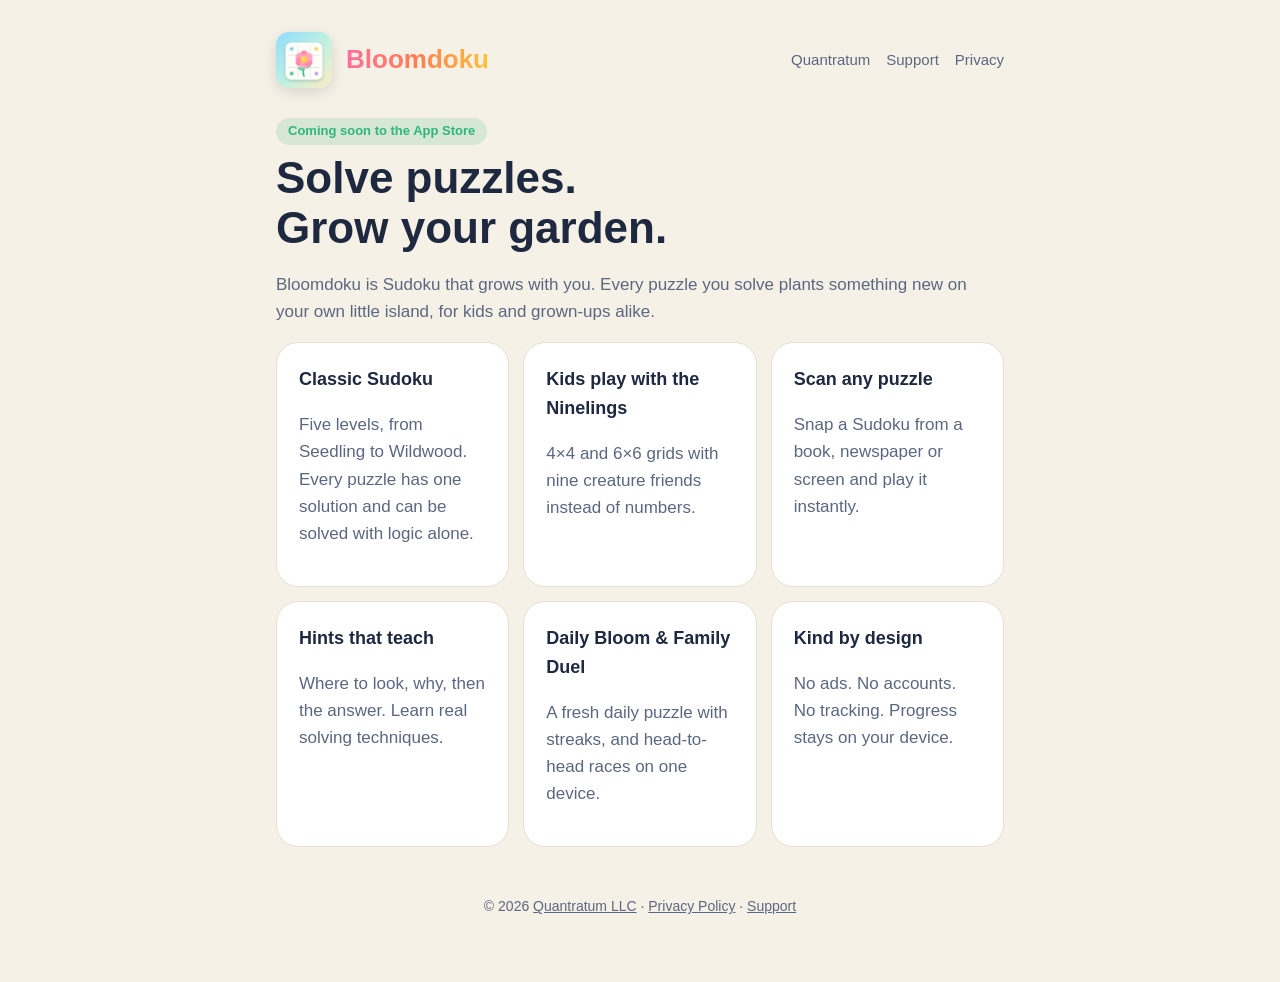
==== bloomdoku/index.html @ 04fb08b2 "Quantratum company site with Bloomdoku pages Co-Authored-By: Claude Opus 5.5 <noreply@anthropic.com>" ====
<!doctype html><html lang="en"><head><meta charset="utf-8"><meta name="viewport" content="width=device-width, initial-scale=1"><link rel="icon" href="icon.png"><link rel="stylesheet" href="../style.css"><title>Bloomdoku: Sudoku Garden</title>
<meta name="description" content="Sudoku for kids and grown-ups. Solve puzzles, grow a garden. No ads, no tracking."></head>
<body><div class="wrap"><header><a href="./"><img src="icon.png" alt=""><span class="brand">Bloomdoku</span></a><nav><a href="../">Quantratum</a><a href="support.html">Support</a><a href="privacy.html">Privacy</a></nav></header>
<span class="pill">Coming soon to the App Store</span>
<h1>Solve puzzles.<br>Grow your garden.</h1>
<p>Bloomdoku is Sudoku that grows with you. Every puzzle you solve plants something new on your own little island, for kids and grown-ups alike.</p>
<div class="grid">
 <div class="card"><h3>Classic Sudoku</h3><p>Five levels, from Seedling to Wildwood. Every puzzle has one solution and can be solved with logic alone.</p></div>
 <div class="card"><h3>Kids play with the Ninelings</h3><p>4×4 and 6×6 grids with nine creature friends instead of numbers.</p></div>
 <div class="card"><h3>Scan any puzzle</h3><p>Snap a Sudoku from a book, newspaper or screen and play it instantly.</p></div>
 <div class="card"><h3>Hints that teach</h3><p>Where to look, why, then the answer. Learn real solving techniques.</p></div>
 <div class="card"><h3>Daily Bloom &amp; Family Duel</h3><p>A fresh daily puzzle with streaks, and head-to-head races on one device.</p></div>
 <div class="card"><h3>Kind by design</h3><p>No ads. No accounts. No tracking. Progress stays on your device.</p></div>
</div>
<footer>© 2026 <a href="../">Quantratum LLC</a> · <a href="privacy.html">Privacy Policy</a> · <a href="support.html">Support</a></footer></div></body></html>
---- style.css ----
:root {
  --bg: #f6f1e7; --card: #ffffff; --ink: #1e2940; --soft: #5b6780;
  --petal: #ff6f9c; --leaf: #2fb67c; --sun: #ffc23d; --line: #e6dfd2;
}
@media (prefers-color-scheme: dark) {
  :root { --bg: #11151f; --card: #1c2231; --ink: #f2f4fa; --soft: #a9b3c9; --line: #2c3447; }
}
* { box-sizing: border-box; }
body {
  margin: 0; background: var(--bg); color: var(--ink);
  font: 17px/1.6 ui-rounded, "SF Pro Rounded", -apple-system, BlinkMacSystemFont, "Segoe UI", sans-serif;
}
.wrap { max-width: 760px; margin: 0 auto; padding: 32px 16px 64px; }
header { display: flex; align-items: center; gap: 14px; margin-bottom: 28px; }
header img { width: 56px; height: 56px; border-radius: 13px; box-shadow: 0 4px 14px rgba(0,0,0,.12); }
header a { text-decoration: none; color: inherit; display: flex; align-items: center; gap: 14px; }
.brand { font-size: 26px; font-weight: 800;
  background: linear-gradient(90deg, var(--petal), #ff7f50, var(--sun));
  -webkit-background-clip: text; background-clip: text; color: transparent; }
nav { margin-left: auto; display: flex; gap: 16px; font-size: 15px; }
nav a { color: var(--soft); text-decoration: none; }
nav a:hover { color: var(--petal); }
h1 { font-size: clamp(30px, 6vw, 44px); line-height: 1.15; margin: 8px 0 12px; }
h2 { font-size: 22px; margin: 32px 0 8px; }
p, li { color: var(--soft); }
.card { background: var(--card); border: 1px solid var(--line); border-radius: 22px; padding: 22px; margin: 16px 0; }
.grid { display: grid; gap: 14px; grid-template-columns: repeat(auto-fit, minmax(210px, 1fr)); }
.grid .card { margin: 0; }
.grid h3 { margin: 0 0 4px; font-size: 18px; color: var(--ink); }
.pill { display: inline-block; background: color-mix(in srgb, var(--leaf) 16%, transparent); color: var(--leaf);
  font-weight: 700; font-size: 13px; padding: 3px 12px; border-radius: 99px; }
.cta { display: inline-block; margin-top: 14px; background: var(--petal); color: #fff; text-decoration: none;
  font-weight: 700; padding: 12px 22px; border-radius: 16px; }
footer { margin-top: 48px; font-size: 14px; color: var(--soft); text-align: center; }
footer a { color: var(--soft); }
details { border-top: 1px solid var(--line); padding: 12px 0; }
summary { cursor: pointer; font-weight: 700; color: var(--ink); }
/* Company pages */
.qmark { width: 56px; height: 56px; border-radius: 14px; display: grid; place-items: center;
  background: linear-gradient(135deg, #1e2940, #3d6de0); color: #fff; font-weight: 800; font-size: 28px;
  box-shadow: 0 4px 14px rgba(0,0,0,.15); }
.qbrand { font-size: 26px; font-weight: 800; color: var(--ink); letter-spacing: -0.02em; }
.product { display: flex; gap: 18px; align-items: center; text-decoration: none; }
.product img { width: 84px; height: 84px; border-radius: 20px; box-shadow: 0 6px 18px rgba(0,0,0,.12); }
.product h3 { margin: 0; color: var(--ink); font-size: 22px; }
.product p { margin: 4px 0 0; }
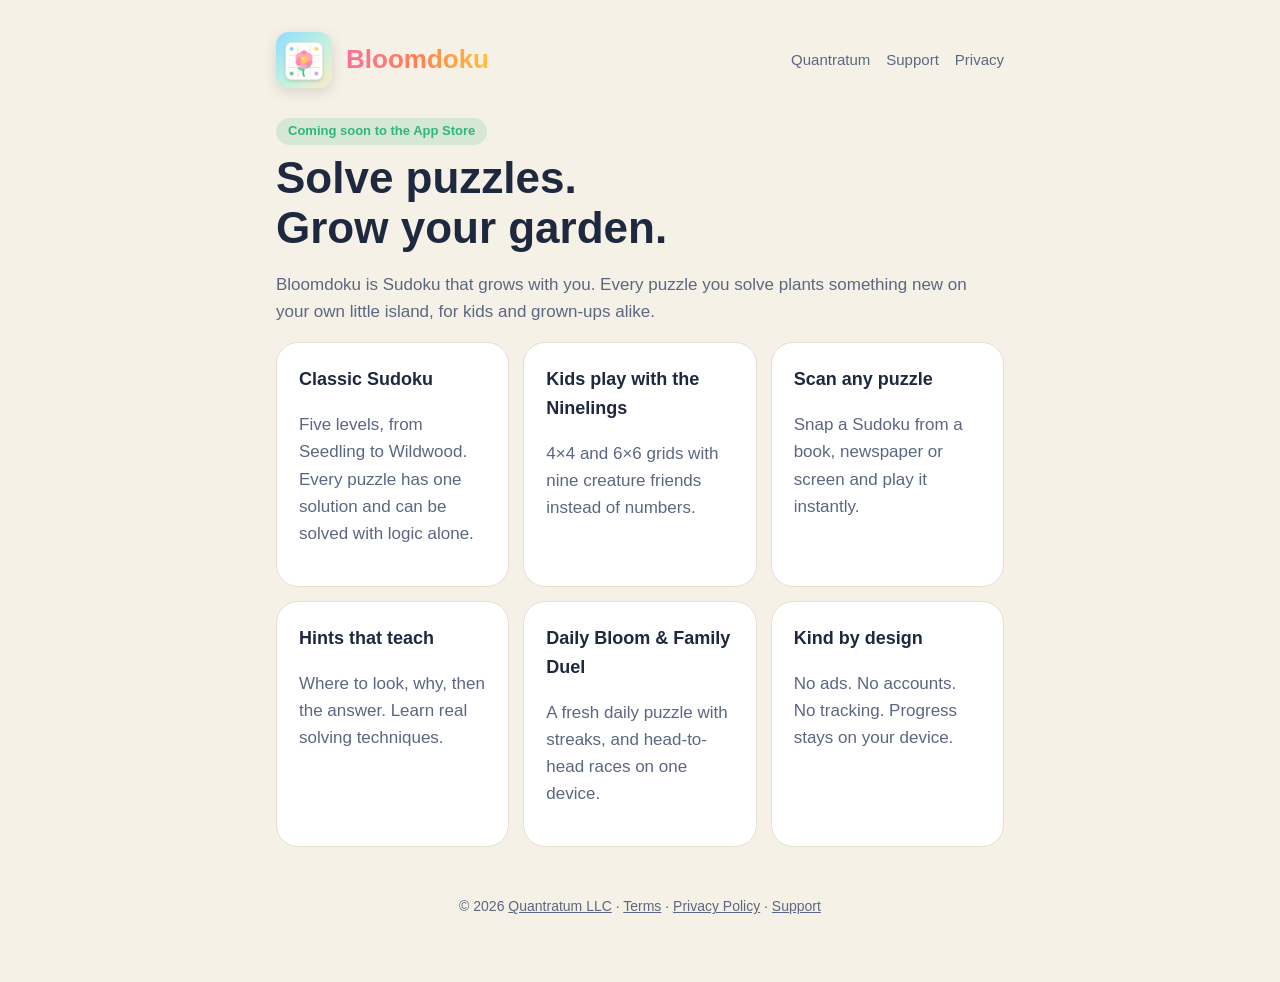
==== commit 2c0fcd2e: "Expand company site: about, principles, contact, privacy & terms Co-Authored-By: Claude Opus 5.5 <no" ====
--- a/bloomdoku/index.html
+++ b/bloomdoku/index.html
@@ -12,4 +12,4 @@
  <div class="card"><h3>Daily Bloom &amp; Family Duel</h3><p>A fresh daily puzzle with streaks, and head-to-head races on one device.</p></div>
  <div class="card"><h3>Kind by design</h3><p>No ads. No accounts. No tracking. Progress stays on your device.</p></div>
 </div>
-<footer>© 2026 <a href="../">Quantratum LLC</a> · <a href="privacy.html">Privacy Policy</a> · <a href="support.html">Support</a></footer></div></body></html>
+<footer>© 2026 <a href="../">Quantratum LLC</a> · <a href="../legal.html">Terms</a> · <a href="privacy.html">Privacy Policy</a> · <a href="support.html">Support</a></footer></div></body></html>
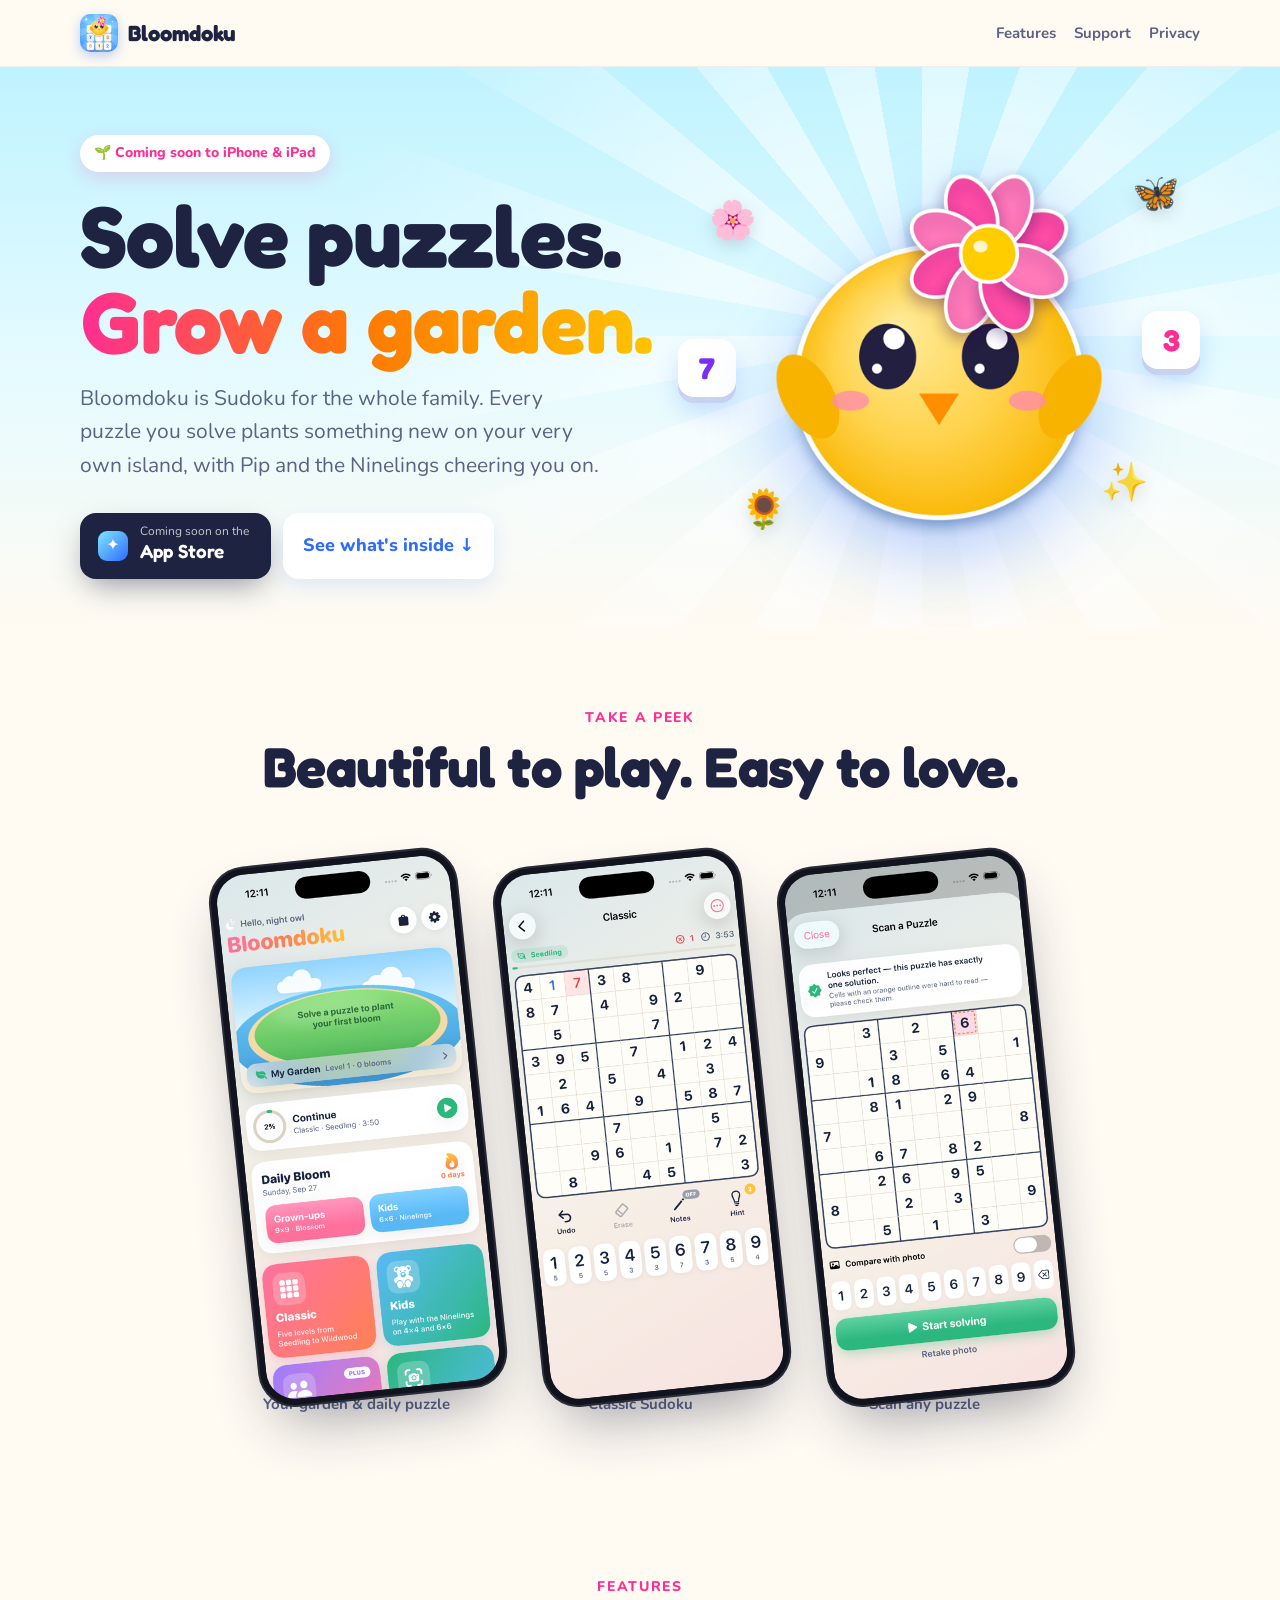
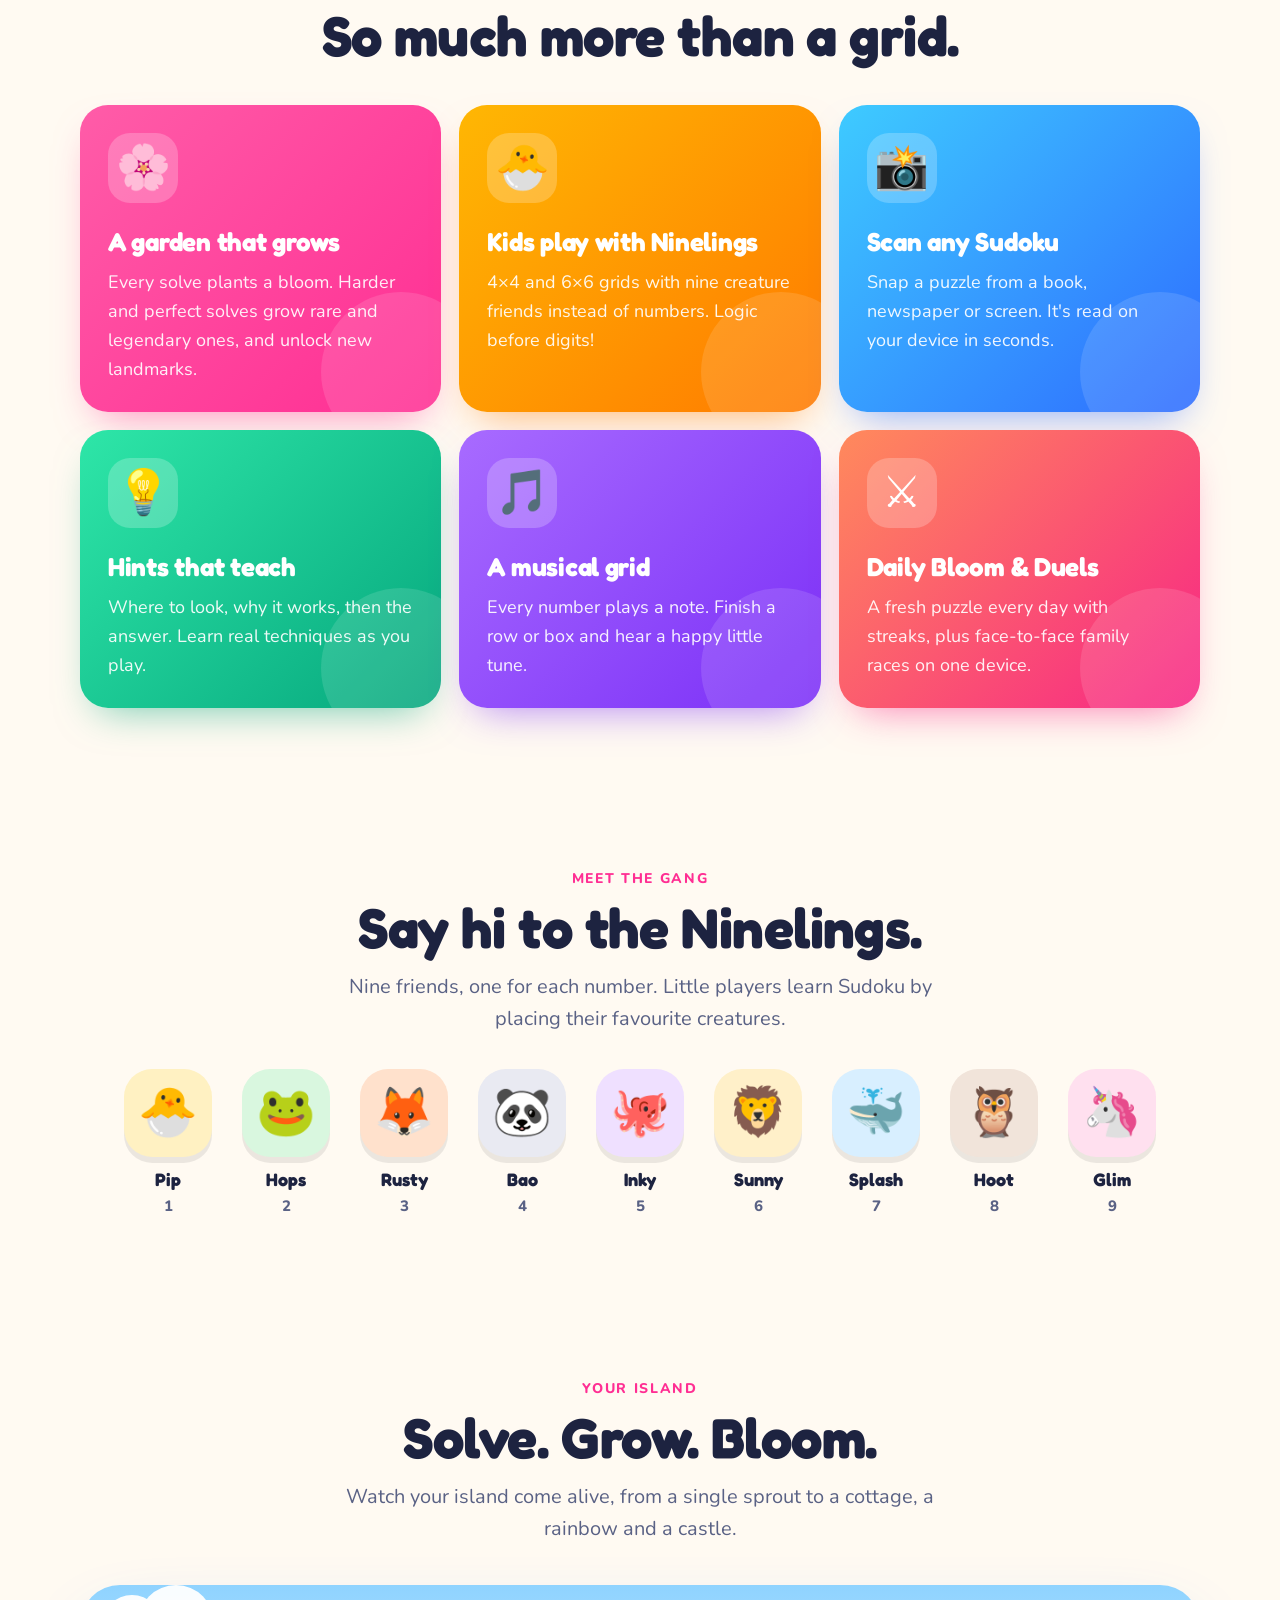
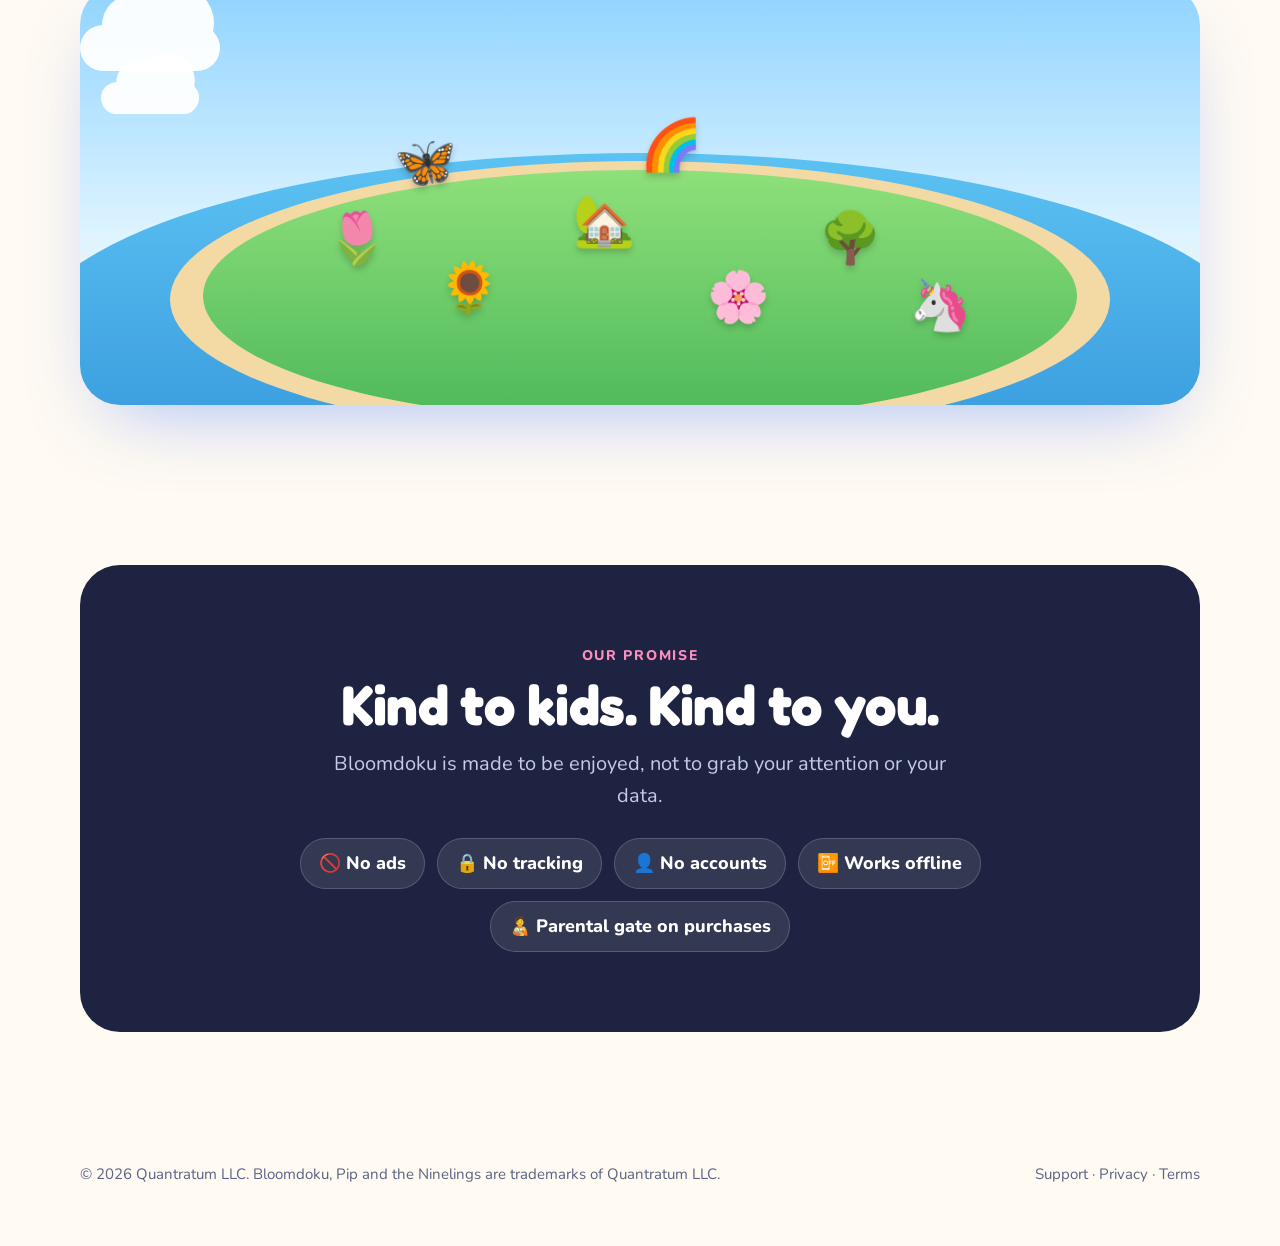
==== commit ea0c8ed7: "Redesign: dark aurora company site; playful Bloomdoku site with Pip Co-Authored-By: Claude Opus 5.5 " ====
--- a/bloomdoku/index.html
+++ b/bloomdoku/index.html
@@ -1,15 +1,88 @@
-<!doctype html><html lang="en"><head><meta charset="utf-8"><meta name="viewport" content="width=device-width, initial-scale=1"><link rel="icon" href="icon.png"><link rel="stylesheet" href="../style.css"><title>Bloomdoku: Sudoku Garden</title>
-<meta name="description" content="Sudoku for kids and grown-ups. Solve puzzles, grow a garden. No ads, no tracking."></head>
-<body><div class="wrap"><header><a href="./"><img src="icon.png" alt=""><span class="brand">Bloomdoku</span></a><nav><a href="../">Quantratum</a><a href="support.html">Support</a><a href="privacy.html">Privacy</a></nav></header>
-<span class="pill">Coming soon to the App Store</span>
-<h1>Solve puzzles.<br>Grow your garden.</h1>
-<p>Bloomdoku is Sudoku that grows with you. Every puzzle you solve plants something new on your own little island, for kids and grown-ups alike.</p>
-<div class="grid">
- <div class="card"><h3>Classic Sudoku</h3><p>Five levels, from Seedling to Wildwood. Every puzzle has one solution and can be solved with logic alone.</p></div>
- <div class="card"><h3>Kids play with the Ninelings</h3><p>4×4 and 6×6 grids with nine creature friends instead of numbers.</p></div>
- <div class="card"><h3>Scan any puzzle</h3><p>Snap a Sudoku from a book, newspaper or screen and play it instantly.</p></div>
- <div class="card"><h3>Hints that teach</h3><p>Where to look, why, then the answer. Learn real solving techniques.</p></div>
- <div class="card"><h3>Daily Bloom &amp; Family Duel</h3><p>A fresh daily puzzle with streaks, and head-to-head races on one device.</p></div>
- <div class="card"><h3>Kind by design</h3><p>No ads. No accounts. No tracking. Progress stays on your device.</p></div>
-</div>
-<footer>© 2026 <a href="../">Quantratum LLC</a> · <a href="../legal.html">Terms</a> · <a href="privacy.html">Privacy Policy</a> · <a href="support.html">Support</a></footer></div></body></html>
+<!doctype html><html lang="en"><head><meta charset="utf-8"><meta name="viewport" content="width=device-width, initial-scale=1"><link rel="preconnect" href="https://fonts.googleapis.com"><link rel="preconnect" href="https://fonts.gstatic.com" crossorigin><link href="https://fonts.googleapis.com/css2?family=Fredoka:wght@500;600;700&family=Nunito:wght@400;600;700;800&display=swap" rel="stylesheet"><link rel="stylesheet" href="/bloomdoku/bloom.css"><link rel="icon" href="/bloomdoku/icon.png"><link rel="apple-touch-icon" href="/bloomdoku/img/icon-512.png"><meta name="theme-color" content="#bff3ff"><title>Bloomdoku: Sudoku Garden</title>
+<meta name="description" content="Sudoku for kids and grown-ups. Solve puzzles, grow a garden. Starring Pip and the Ninelings. No ads, no tracking.">
+<meta property="og:title" content="Bloomdoku: Sudoku Garden"><meta property="og:description" content="Solve puzzles. Grow a garden."><meta property="og:image" content="https://quantratum.com/bloomdoku/img/icon-512.png"></head>
+<body><div class="bar"><div class="wrap"><a class="brand" href="/bloomdoku/"><img src="/bloomdoku/icon.png" alt="">Bloomdoku</a><nav><a href="/bloomdoku/#features">Features</a><a href="/bloomdoku/support.html">Support</a><a href="/bloomdoku/privacy.html">Privacy</a></nav></div></div>
+<header class="hero">
+  <div class="rays" aria-hidden="true"></div>
+  <div class="petals" aria-hidden="true"><i></i><i></i><i></i><i></i><i></i><i></i><i></i></div>
+  <div class="wrap">
+    <div>
+      <span class="badge">🌱 Coming soon to iPhone &amp; iPad</span>
+      <h1>Solve puzzles.<br><span class="grow">Grow a garden.</span></h1>
+      <p>Bloomdoku is Sudoku for the whole family. Every puzzle you solve plants something new on your very own island, with Pip and the Ninelings cheering you on.</p>
+      <div class="cta">
+        <span class="store"><span class="dot">✦</span><span><small>Coming soon on the</small><strong>App Store</strong></span></span>
+        <a class="pill" href="#features">See what's inside ↓</a>
+      </div>
+    </div>
+    <div class="pip-stage" aria-hidden="true">
+      <span class="float f1">🌸</span><span class="float f2">🦋</span><span class="float f3">🌻</span><span class="float f4">✨</span>
+      <span class="tile t1">7</span><span class="tile t2">3</span>
+      <img class="pip" src="/bloomdoku/img/pip.png" alt="Pip, the Bloomdoku mascot">
+    </div>
+  </div>
+</header>
+
+<section class="wrap center">
+  <div class="eyebrow reveal">Take a peek</div>
+  <h2 class="reveal">Beautiful to play. Easy to love.</h2>
+  <div class="phones reveal">
+    <div><div class="phone"><img src="/bloomdoku/img/screen-home.png" alt="Bloomdoku home screen with your garden and daily puzzle"></div><div class="caption">Your garden &amp; daily puzzle</div></div>
+    <div><div class="phone"><img src="/bloomdoku/img/screen-game.png" alt="A classic 9 by 9 Sudoku in progress"></div><div class="caption">Classic Sudoku</div></div>
+    <div><div class="phone"><img src="/bloomdoku/img/screen-scan.png" alt="A scanned newspaper Sudoku ready to play"></div><div class="caption">Scan any puzzle</div></div>
+  </div>
+</section>
+
+<section id="features" class="wrap">
+  <div class="center"><div class="eyebrow reveal">Features</div><h2 class="reveal">So much more than a grid.</h2></div>
+  <div class="features">
+    <div class="feat c1 reveal"><span class="em">🌸</span><h3>A garden that grows</h3><p>Every solve plants a bloom. Harder and perfect solves grow rare and legendary ones, and unlock new landmarks.</p></div>
+    <div class="feat c2 reveal"><span class="em">🐣</span><h3>Kids play with Ninelings</h3><p>4×4 and 6×6 grids with nine creature friends instead of numbers. Logic before digits!</p></div>
+    <div class="feat c3 reveal"><span class="em">📸</span><h3>Scan any Sudoku</h3><p>Snap a puzzle from a book, newspaper or screen. It's read on your device in seconds.</p></div>
+    <div class="feat c4 reveal"><span class="em">💡</span><h3>Hints that teach</h3><p>Where to look, why it works, then the answer. Learn real techniques as you play.</p></div>
+    <div class="feat c5 reveal"><span class="em">🎵</span><h3>A musical grid</h3><p>Every number plays a note. Finish a row or box and hear a happy little tune.</p></div>
+    <div class="feat c6 reveal"><span class="em">⚔️</span><h3>Daily Bloom &amp; Duels</h3><p>A fresh puzzle every day with streaks, plus face-to-face family races on one device.</p></div>
+  </div>
+</section>
+
+<section class="wrap center">
+  <div class="eyebrow reveal">Meet the gang</div>
+  <h2 class="reveal">Say hi to the Ninelings.</h2>
+  <p class="lead reveal">Nine friends, one for each number. Little players learn Sudoku by placing their favourite creatures.</p>
+  <div class="ninelings reveal">
+    <div class="nl" style="--c:#fff1c2"><span>🐣</span><b>Pip</b>1</div>
+    <div class="nl" style="--c:#d9f7df"><span>🐸</span><b>Hops</b>2</div>
+    <div class="nl" style="--c:#ffe1cc"><span>🦊</span><b>Rusty</b>3</div>
+    <div class="nl" style="--c:#e9eaf2"><span>🐼</span><b>Bao</b>4</div>
+    <div class="nl" style="--c:#efe0ff"><span>🐙</span><b>Inky</b>5</div>
+    <div class="nl" style="--c:#fff0c9"><span>🦁</span><b>Sunny</b>6</div>
+    <div class="nl" style="--c:#d8efff"><span>🐳</span><b>Splash</b>7</div>
+    <div class="nl" style="--c:#f1e4da"><span>🦉</span><b>Hoot</b>8</div>
+    <div class="nl" style="--c:#ffe0ef"><span>🦄</span><b>Glim</b>9</div>
+  </div>
+</section>
+
+<section class="wrap center">
+  <div class="eyebrow reveal">Your island</div>
+  <h2 class="reveal">Solve. Grow. Bloom.</h2>
+  <p class="lead reveal">Watch your island come alive, from a single sprout to a cottage, a rainbow and a castle.</p>
+  <div class="garden reveal" aria-hidden="true">
+    <div class="cloud" style="top:40px"></div><div class="cloud" style="top:90px;animation-delay:-18s;transform:scale(.7)"></div>
+    <div class="water"></div><div class="sand"></div><div class="grass"></div>
+    <span class="b" style="left:22%;bottom:30%">🌷</span><span class="b" style="left:32%;bottom:18%;animation-delay:-1s">🌻</span>
+    <span class="b" style="left:44%;bottom:34%;animation-delay:-2s">🏡</span><span class="b" style="left:56%;bottom:16%;animation-delay:-.5s">🌸</span>
+    <span class="b" style="left:66%;bottom:30%;animation-delay:-1.5s">🌳</span><span class="b" style="left:74%;bottom:14%;animation-delay:-2.5s">🦄</span>
+    <span class="b" style="left:50%;bottom:52%;animation-delay:-1.2s">🌈</span><span class="b" style="left:28%;bottom:48%;animation-delay:-.8s">🦋</span>
+  </div>
+</section>
+
+<section class="wrap">
+  <div class="promise reveal">
+    <div class="eyebrow" style="color:#ff8fc0">Our promise</div>
+    <h2>Kind to kids. Kind to you.</h2>
+    <p class="lead">Bloomdoku is made to be enjoyed, not to grab your attention or your data.</p>
+    <div class="chips"><span>🚫 No ads</span><span>🔒 No tracking</span><span>👤 No accounts</span><span>📴 Works offline</span><span>🧑‍🍼 Parental gate on purchases</span></div>
+  </div>
+</section>
+<footer class="wrap"><span>© 2026 <a href="/">Quantratum LLC</a>. Bloomdoku, Pip and the Ninelings are trademarks of Quantratum LLC.</span><span><a href="/bloomdoku/support.html">Support</a> · <a href="/bloomdoku/privacy.html">Privacy</a> · <a href="/legal.html">Terms</a></span></footer><script src="/assets/q.js"></script>
+</body></html>
--- a/bloomdoku/bloom.css
+++ b/bloomdoku/bloom.css
@@ -0,0 +1,157 @@
+/* Bloomdoku — playful product site */
+:root {
+  --ink: #1d2340; --soft: #5a6285; --cream: #fffaf2; --sky: #2e6bff; --sky2: #7fe7ff;
+  --pink: #ff2e93; --sun: #ffc300; --leaf: #06d6a0; --violet: #7b2ff7; --orange: #ff7a00;
+}
+* { box-sizing: border-box; }
+html { scroll-behavior: smooth; }
+body { margin: 0; background: var(--cream); color: var(--ink); overflow-x: hidden;
+  font: 18px/1.6 "Nunito", ui-rounded, system-ui, sans-serif; -webkit-font-smoothing: antialiased; }
+h1, h2, h3, .fun { font-family: "Fredoka", ui-rounded, sans-serif; letter-spacing: -0.01em; }
+a { color: inherit; }
+.wrap { width: min(1120px, 100% - 32px); margin: 0 auto; }
+
+/* Top bar */
+.bar { position: sticky; top: 0; z-index: 20; background: rgba(255,250,242,.8); backdrop-filter: blur(12px); -webkit-backdrop-filter: blur(12px); border-bottom: 1px solid rgba(29,35,64,.06); }
+.bar .wrap { display: flex; align-items: center; gap: 16px; height: 66px; }
+.brand { display: flex; align-items: center; gap: 10px; text-decoration: none; font: 700 22px "Fredoka", sans-serif; }
+.brand img { width: 38px; height: 38px; border-radius: 10px; box-shadow: 0 4px 12px rgba(46,107,255,.3); }
+.bar nav { margin-left: auto; display: flex; gap: 18px; font-weight: 700; font-size: 15px; }
+.bar nav a { text-decoration: none; color: var(--soft); }
+.bar nav a:hover { color: var(--pink); }
+
+/* Hero */
+.hero { position: relative; overflow: hidden; padding: 60px 0 40px;
+  background: linear-gradient(180deg, #bff3ff 0%, #e6fbff 55%, var(--cream) 100%); }
+.hero .wrap { display: grid; grid-template-columns: 1.05fr .95fr; align-items: center; gap: 20px; position: relative; z-index: 2; }
+.rays { position: absolute; left: 72%; top: 48%; width: 1400px; height: 1400px; transform: translate(-50%, -50%); z-index: 0;
+  background: repeating-conic-gradient(from 0deg, rgba(255,255,255,.55) 0 10deg, transparent 10deg 20deg);
+  mask-image: radial-gradient(circle, #000 0 22%, transparent 60%); -webkit-mask-image: radial-gradient(circle, #000 0 22%, transparent 60%);
+  animation: rays 60s linear infinite; }
+@keyframes rays { to { transform: translate(-50%, -50%) rotate(360deg); } }
+.badge { display: inline-flex; align-items: center; gap: 8px; background: #fff; color: var(--pink); font-weight: 800; font-size: 14px;
+  padding: 7px 14px; border-radius: 99px; box-shadow: 0 6px 18px rgba(255,46,147,.18); }
+.hero h1 { font-size: clamp(44px, 7.4vw, 86px); line-height: 1; margin: 20px 0 18px; font-weight: 700; }
+.hero h1 .grow { background: linear-gradient(90deg, var(--pink), var(--orange), var(--sun)); -webkit-background-clip: text; background-clip: text; color: transparent; }
+.hero p { font-size: clamp(18px, 2.2vw, 21px); color: var(--soft); max-width: 520px; margin: 0; }
+.cta { display: flex; flex-wrap: wrap; gap: 12px; margin-top: 30px; }
+.store { display: inline-flex; align-items: center; gap: 12px; background: var(--ink); color: #fff; text-decoration: none;
+  padding: 12px 22px 12px 18px; border-radius: 16px; box-shadow: 0 12px 30px -8px rgba(29,35,64,.5); }
+.store small { display: block; font-size: 12px; opacity: .75; line-height: 1.1; }
+.store strong { font: 600 19px "Fredoka", sans-serif; line-height: 1.1; }
+.store .dot { width: 30px; height: 30px; border-radius: 9px; background: linear-gradient(135deg, var(--sky2), var(--sky)); display: grid; place-items: center; font-size: 16px; }
+.pill { display: inline-flex; align-items: center; padding: 12px 20px; border-radius: 16px; background: #fff; text-decoration: none; font-weight: 800; color: var(--sky); box-shadow: 0 8px 20px rgba(46,107,255,.12); }
+.pip-stage { position: relative; display: grid; place-items: center; min-height: 460px; }
+.pip { width: min(420px, 90%); filter: drop-shadow(0 30px 40px rgba(46,107,255,.35)); animation: bob 3.2s ease-in-out infinite; }
+@keyframes bob { 50% { transform: translateY(-16px) rotate(-2deg); } }
+.float { position: absolute; font-size: 38px; animation: bob 4s ease-in-out infinite; filter: drop-shadow(0 6px 8px rgba(0,0,0,.12)); }
+.float.f1 { left: 6%; top: 14%; animation-delay: -1s; } .float.f2 { right: 4%; top: 8%; animation-delay: -2s; }
+.float.f3 { left: 12%; bottom: 10%; animation-delay: -.5s; } .float.f4 { right: 10%; bottom: 16%; animation-delay: -3s; }
+.tile { position: absolute; width: 58px; height: 58px; border-radius: 16px; background: #fff; display: grid; place-items: center;
+  font: 700 30px "Fredoka", sans-serif; box-shadow: 0 6px 0 #c8d3f0, 0 14px 24px rgba(46,107,255,.2); animation: bob 5s ease-in-out infinite; }
+.tile.t1 { left: 0; top: 46%; color: var(--violet); animation-delay: -2s; } .tile.t2 { right: 0; top: 40%; color: var(--pink); animation-delay: -1s; }
+
+/* Petals */
+.petals { position: absolute; inset: 0; pointer-events: none; z-index: 1; overflow: hidden; }
+.petals i { position: absolute; top: -40px; width: 16px; height: 11px; border-radius: 60% 0; background: #ff8fc0; opacity: .85; animation: fall linear infinite; }
+.petals i:nth-child(odd) { background: #ffd166; }
+.petals i:nth-child(1) { left: 8%; animation-duration: 13s; } .petals i:nth-child(2) { left: 22%; animation-duration: 17s; animation-delay: -6s; }
+.petals i:nth-child(3) { left: 38%; animation-duration: 15s; animation-delay: -3s; } .petals i:nth-child(4) { left: 55%; animation-duration: 19s; animation-delay: -9s; }
+.petals i:nth-child(5) { left: 70%; animation-duration: 14s; animation-delay: -2s; } .petals i:nth-child(6) { left: 86%; animation-duration: 18s; animation-delay: -11s; }
+.petals i:nth-child(7) { left: 94%; animation-duration: 16s; animation-delay: -5s; }
+@keyframes fall { to { transform: translate(-120px, 110vh) rotate(720deg); } }
+
+/* Sections */
+section { padding: 80px 0; }
+.eyebrow { color: var(--pink); font-weight: 800; text-transform: uppercase; letter-spacing: .12em; font-size: 14px; }
+h2 { font-size: clamp(34px, 5vw, 56px); line-height: 1.05; margin: 8px 0 14px; }
+.lead { color: var(--soft); font-size: 20px; max-width: 640px; }
+.center { text-align: center; } .center .lead { margin: 0 auto; }
+
+/* Phones */
+.phones { display: flex; justify-content: center; align-items: flex-end; gap: clamp(10px, 3vw, 34px); margin-top: 40px; }
+.phone { width: clamp(140px, 24vw, 250px); aspect-ratio: 414/900; padding: 8px; border-radius: 36px; background: #11131f;
+  box-shadow: 0 30px 60px -20px rgba(29,35,64,.45), inset 0 0 0 2px rgba(255,255,255,.1); transition: transform .5s cubic-bezier(.2,.8,.2,1); }
+.phone img { width: 100%; height: 100%; object-fit: cover; border-radius: 29px; display: block; }
+.phone:nth-child(1) { transform: rotate(-6deg) translateY(20px); } .phone:nth-child(3) { transform: rotate(6deg) translateY(20px); }
+.phone:hover { transform: translateY(-10px) rotate(0); }
+.caption { text-align: center; font-weight: 700; color: var(--soft); margin-top: 12px; font-size: 15px; }
+
+/* Feature cards */
+.features { display: grid; grid-template-columns: repeat(3, 1fr); gap: 18px; margin-top: 40px; }
+.feat { border-radius: 28px; padding: 28px; color: #fff; position: relative; overflow: hidden; min-height: 230px;
+  box-shadow: 0 18px 40px -18px var(--shadow, rgba(0,0,0,.3)); transition: transform .3s; }
+.feat:hover { transform: translateY(-6px) rotate(-.5deg); }
+.feat .em { font-size: 44px; display: inline-grid; place-items: center; width: 70px; height: 70px; border-radius: 22px; background: rgba(255,255,255,.22); }
+.feat h3 { font-size: 26px; margin: 18px 0 6px; } .feat p { margin: 0; opacity: .92; }
+.feat::after { content: ""; position: absolute; right: -40px; bottom: -40px; width: 160px; height: 160px; border-radius: 50%; background: rgba(255,255,255,.12); }
+.c1 { background: linear-gradient(135deg, #ff5ca8, #ff2e93); --shadow: rgba(255,46,147,.6); }
+.c2 { background: linear-gradient(135deg, #ffb703, #ff7a00); --shadow: rgba(255,122,0,.6); }
+.c3 { background: linear-gradient(135deg, #3ecbff, #2e6bff); --shadow: rgba(46,107,255,.6); }
+.c4 { background: linear-gradient(135deg, #2ee6a8, #06a77d); --shadow: rgba(6,167,125,.6); }
+.c5 { background: linear-gradient(135deg, #a86bff, #7b2ff7); --shadow: rgba(123,47,247,.6); }
+.c6 { background: linear-gradient(135deg, #ff8a5c, #f72585); --shadow: rgba(247,37,133,.6); }
+
+/* Ninelings */
+.ninelings { display: flex; flex-wrap: wrap; justify-content: center; gap: 14px; margin-top: 34px; }
+.nl { width: 104px; text-align: center; font-weight: 800; color: var(--soft); font-size: 15px; }
+.nl span { display: grid; place-items: center; width: 88px; height: 88px; margin: 0 auto 8px; border-radius: 28px; font-size: 48px;
+  background: var(--c); box-shadow: 0 6px 0 rgba(0,0,0,.08); transition: transform .25s cubic-bezier(.3,1.6,.5,1); }
+.nl:hover span { transform: translateY(-10px) rotate(-6deg) scale(1.08); }
+.nl b { display: block; color: var(--ink); font-family: "Fredoka", sans-serif; font-size: 18px; }
+
+/* Garden scene */
+.garden { border-radius: 40px; overflow: hidden; position: relative; height: 420px; margin-top: 40px;
+  background: linear-gradient(180deg, #8fd3ff 0%, #dff4ff 60%, #fff3d6 100%); box-shadow: 0 30px 80px -30px rgba(46,107,255,.45); }
+.garden .water { position: absolute; left: -5%; right: -5%; bottom: -30%; height: 90%; border-radius: 50%; background: linear-gradient(#5cc2f2, #2e8fd8); }
+.garden .sand { position: absolute; left: 8%; right: 8%; bottom: -8%; height: 66%; border-radius: 50%; background: #f3d9a4; }
+.garden .grass { position: absolute; left: 11%; right: 11%; bottom: -4%; height: 60%; border-radius: 50%; background: linear-gradient(#8ee07a, #4db85a); }
+.garden .b { position: absolute; font-size: clamp(30px, 5vw, 50px); transform-origin: bottom center; animation: sway 3s ease-in-out infinite; filter: drop-shadow(0 4px 3px rgba(0,0,0,.18)); }
+@keyframes sway { 50% { transform: rotate(6deg); } }
+.cloud { position: absolute; width: 140px; height: 46px; background: #fff; border-radius: 40px; opacity: .95; animation: drift 40s linear infinite; }
+.cloud::before, .cloud::after { content: ""; position: absolute; background: #fff; border-radius: 50%; }
+.cloud::before { width: 60px; height: 60px; left: 22px; top: -30px; } .cloud::after { width: 76px; height: 76px; left: 58px; top: -40px; }
+@keyframes drift { from { transform: translateX(-200px); } to { transform: translateX(1300px); } }
+
+/* Promise */
+.promise { background: var(--ink); color: #fff; border-radius: 40px; padding: clamp(40px, 7vw, 80px); text-align: center; position: relative; overflow: hidden; }
+.promise h2 { color: #fff; } .promise .lead { color: #c6cbe6; margin: 0 auto; }
+.chips { display: flex; justify-content: center; flex-wrap: wrap; gap: 12px; margin-top: 26px; }
+.chips span { background: rgba(255,255,255,.1); border: 1px solid rgba(255,255,255,.18); padding: 10px 18px; border-radius: 99px; font-weight: 800; }
+
+footer { padding: 50px 0 60px; color: var(--soft); font-size: 15px; display: flex; flex-wrap: wrap; justify-content: space-between; gap: 12px; }
+footer a { text-decoration: none; color: var(--soft); } footer a:hover { color: var(--pink); }
+
+/* Sub pages */
+.page-hero { background: linear-gradient(180deg, #bff3ff, var(--cream)); padding: 60px 0 30px; }
+.page-hero h1 { font-size: clamp(40px, 6vw, 64px); margin: 6px 0 6px; }
+.prose { max-width: 780px; padding-bottom: 40px; }
+.prose h2 { font-size: 28px; margin: 36px 0 8px; }
+.prose p, .prose li { color: var(--soft); }
+.prose a { color: var(--sky); font-weight: 700; }
+.note { background: #fff; border-radius: 24px; padding: 22px 24px; box-shadow: 0 10px 30px -18px rgba(29,35,64,.35); border: 2px solid #e8f7ff; }
+details { background: #fff; border-radius: 18px; padding: 16px 20px; margin: 10px 0; box-shadow: 0 6px 18px -12px rgba(29,35,64,.3); }
+summary { cursor: pointer; font: 600 19px "Fredoka", sans-serif; color: var(--ink); }
+details p { margin: 10px 0 2px; }
+.mailbtn { display: inline-flex; gap: 8px; align-items: center; margin-top: 10px; background: var(--pink); color: #fff !important; text-decoration: none; font-weight: 800; padding: 12px 20px; border-radius: 14px; box-shadow: 0 10px 24px -8px rgba(255,46,147,.6); }
+
+/* Reveal */
+.reveal { opacity: 0; transform: translateY(26px) scale(.98); transition: opacity .8s ease, transform .8s cubic-bezier(.2,.8,.2,1); }
+.reveal.in { opacity: 1; transform: none; }
+
+@media (max-width: 900px) {
+  .hero .wrap { grid-template-columns: 1fr; text-align: center; }
+  .hero p { margin: 0 auto; } .cta { justify-content: center; }
+  .pip-stage { min-height: 340px; }
+  .features { grid-template-columns: 1fr 1fr; }
+}
+@media (max-width: 600px) {
+  .features { grid-template-columns: 1fr; }
+  .bar nav { gap: 12px; font-size: 14px; }
+  .garden { height: 300px; }
+  .nl { width: 88px; } .nl span { width: 72px; height: 72px; font-size: 38px; border-radius: 22px; }
+}
+@media (prefers-reduced-motion: reduce) {
+  *, *::before, *::after { animation: none !important; transition: none !important; }
+  .reveal { opacity: 1; transform: none; }
+}
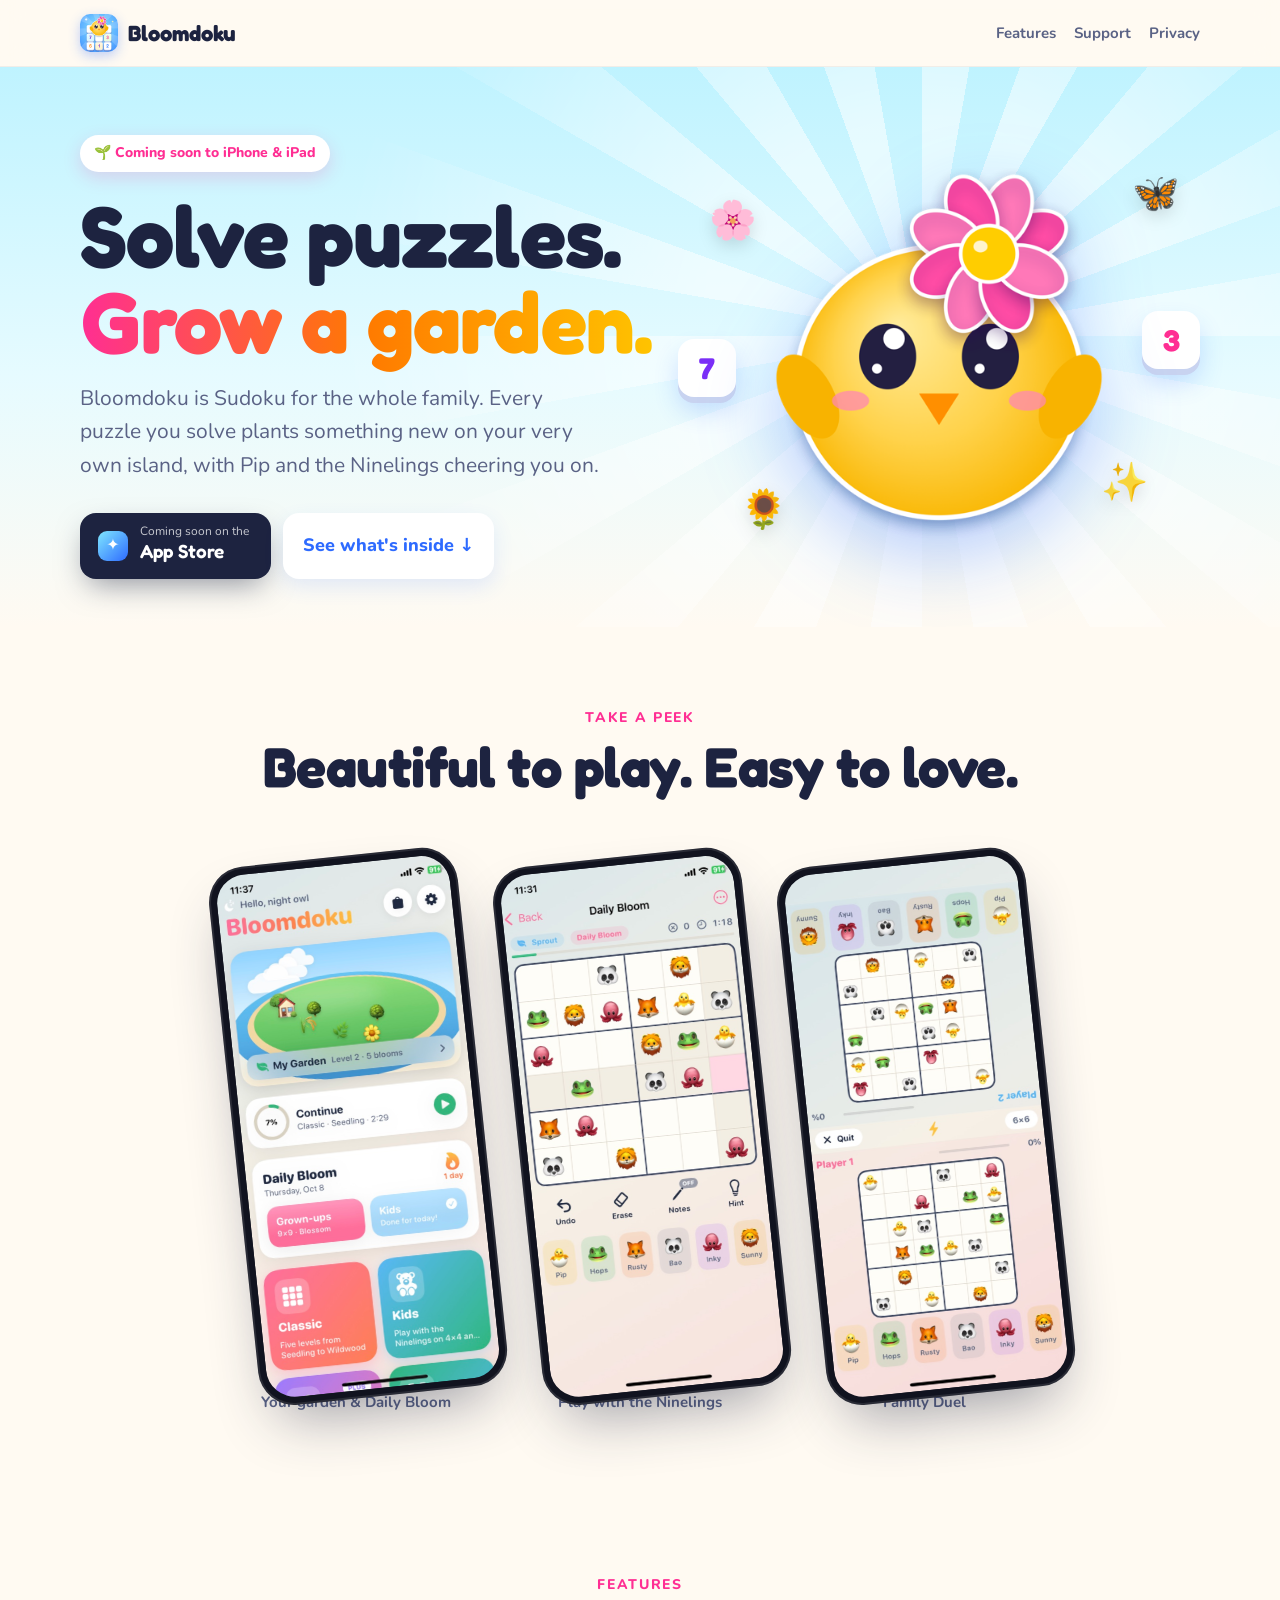
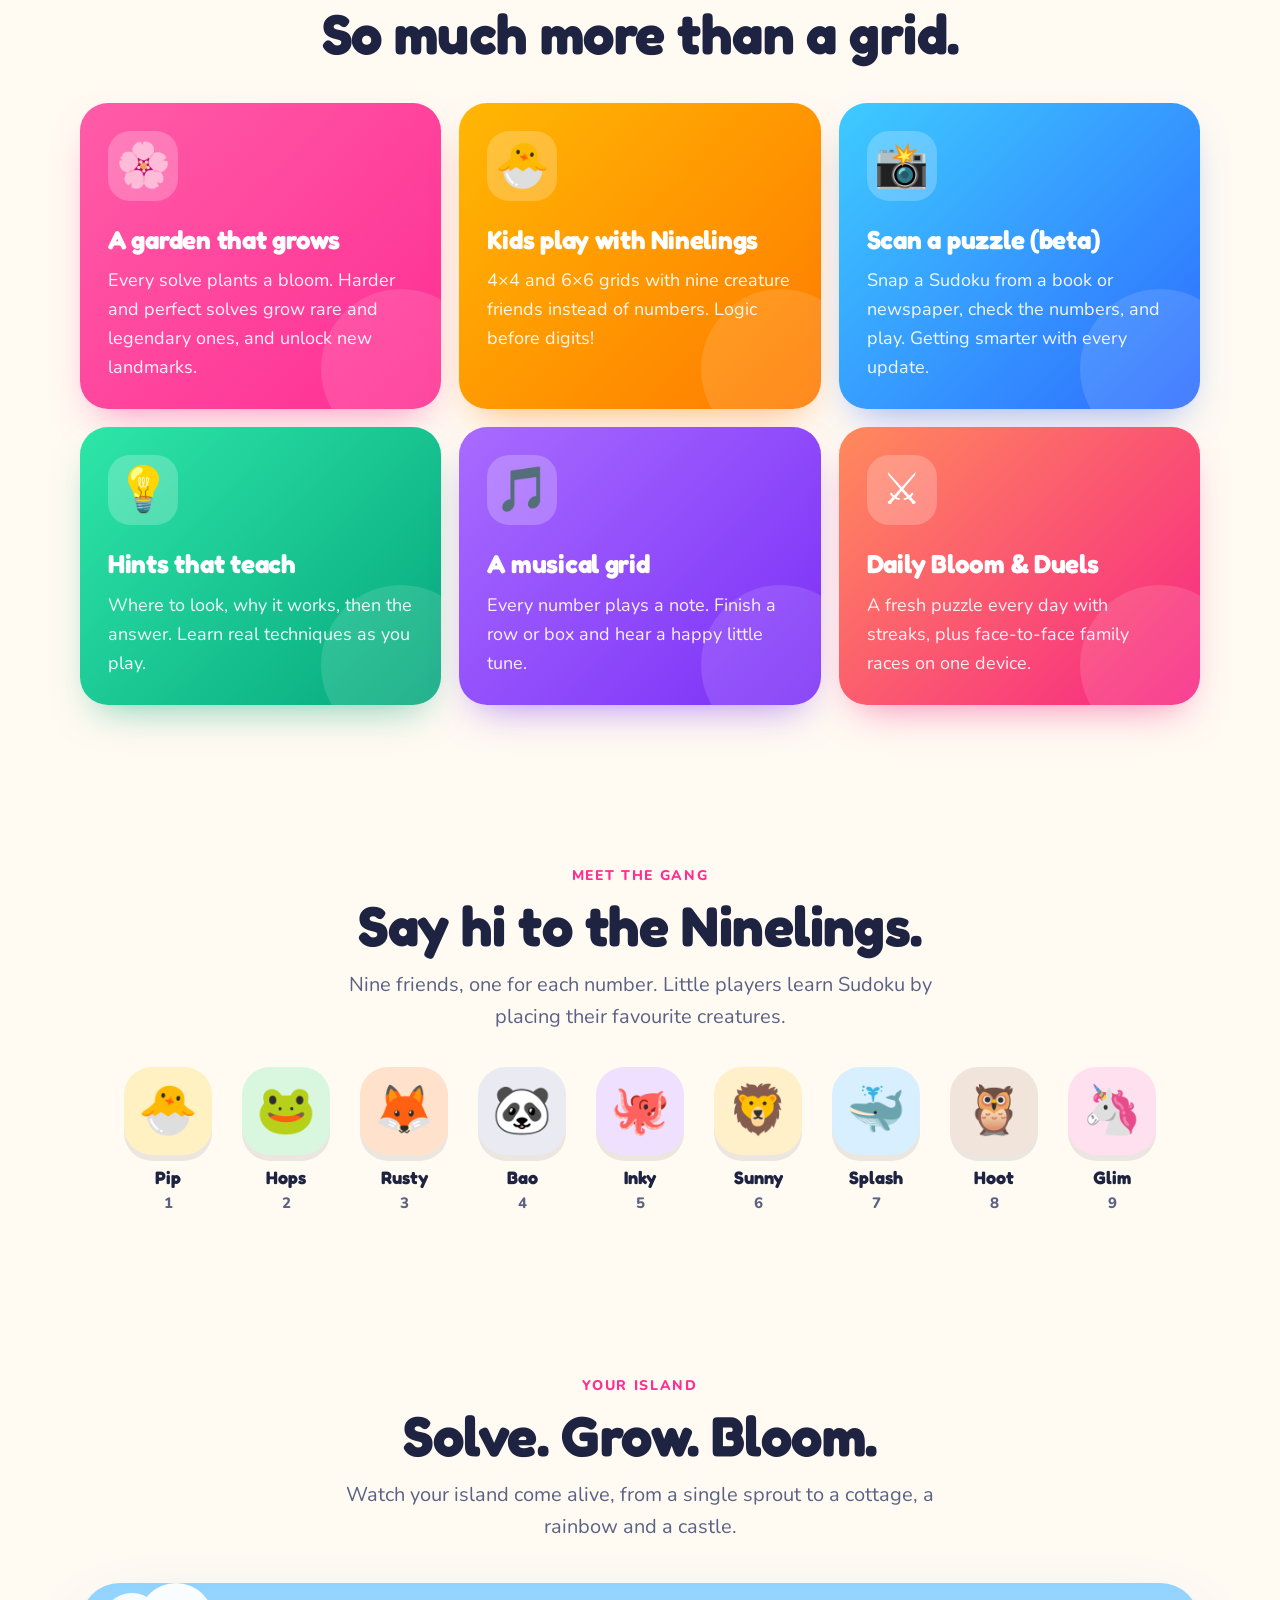
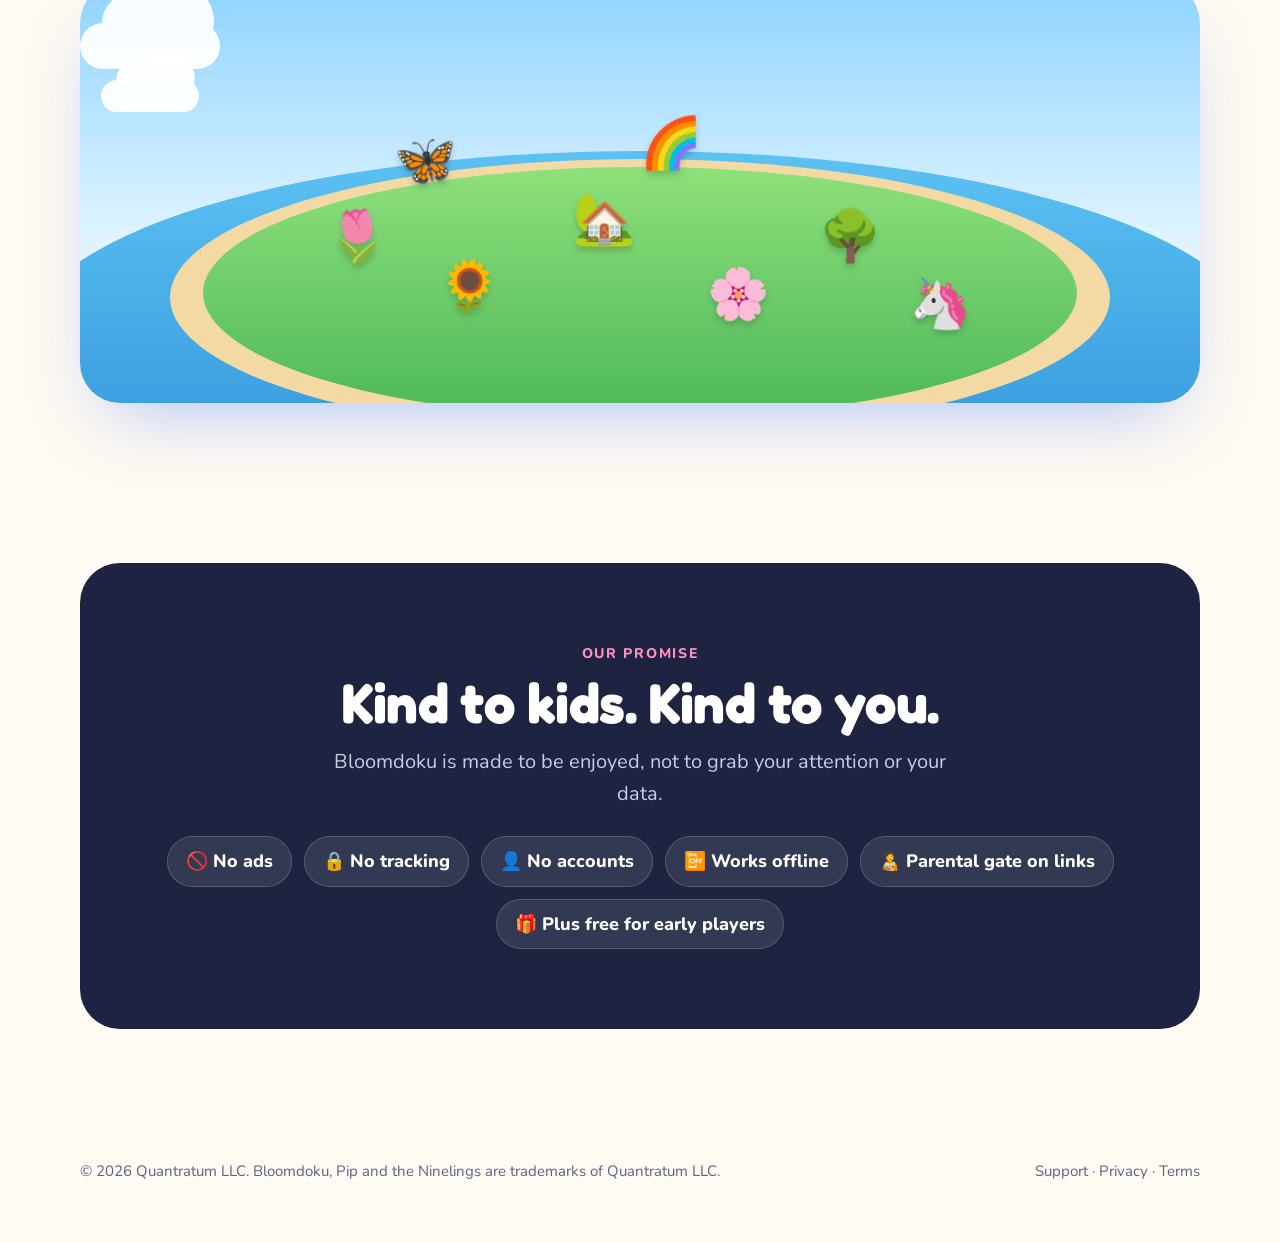
==== commit 7e4b8fc3: "Match the site to Bloomdoku 1.0: real iPhone screenshots, scan beta, launch gift FAQ, privacy wordin" ====
--- a/bloomdoku/index.html
+++ b/bloomdoku/index.html
@@ -1,4 +1,4 @@
-<!doctype html><html lang="en"><head><meta charset="utf-8"><meta name="viewport" content="width=device-width, initial-scale=1"><link rel="preconnect" href="https://fonts.googleapis.com"><link rel="preconnect" href="https://fonts.gstatic.com" crossorigin><link href="https://fonts.googleapis.com/css2?family=Fredoka:wght@500;600;700&family=Nunito:wght@400;600;700;800&display=swap" rel="stylesheet"><link rel="stylesheet" href="/bloomdoku/bloom.css"><link rel="icon" href="/bloomdoku/icon.png"><link rel="apple-touch-icon" href="/bloomdoku/img/icon-512.png"><meta name="theme-color" content="#bff3ff"><title>Bloomdoku: Sudoku Garden</title>
+<!doctype html><html lang="en"><head><meta charset="utf-8"><meta name="viewport" content="width=device-width, initial-scale=1"><link rel="preconnect" href="https://fonts.googleapis.com"><link rel="preconnect" href="https://fonts.gstatic.com" crossorigin><link href="https://fonts.googleapis.com/css2?family=Fredoka:wght@500;600;700&family=Nunito:wght@400;600;700;800&display=swap" rel="stylesheet"><link rel="stylesheet" href="/bloomdoku/bloom.css?v=4"><link rel="icon" href="/bloomdoku/icon.png"><link rel="apple-touch-icon" href="/bloomdoku/img/icon-512.png"><meta name="theme-color" content="#bff3ff"><title>Bloomdoku: Sudoku Garden</title>
 <meta name="description" content="Sudoku for kids and grown-ups. Solve puzzles, grow a garden. Starring Pip and the Ninelings. No ads, no tracking.">
 <meta property="og:title" content="Bloomdoku: Sudoku Garden"><meta property="og:description" content="Solve puzzles. Grow a garden."><meta property="og:image" content="https://quantratum.com/bloomdoku/img/icon-512.png"></head>
 <body><div class="bar"><div class="wrap"><a class="brand" href="/bloomdoku/"><img src="/bloomdoku/icon.png" alt="">Bloomdoku</a><nav><a href="/bloomdoku/#features">Features</a><a href="/bloomdoku/support.html">Support</a><a href="/bloomdoku/privacy.html">Privacy</a></nav></div></div>
@@ -27,9 +27,9 @@
   <div class="eyebrow reveal">Take a peek</div>
   <h2 class="reveal">Beautiful to play. Easy to love.</h2>
   <div class="phones reveal">
-    <div><div class="phone"><img src="/bloomdoku/img/screen-home.png" alt="Bloomdoku home screen with your garden and daily puzzle"></div><div class="caption">Your garden &amp; daily puzzle</div></div>
-    <div><div class="phone"><img src="/bloomdoku/img/screen-game.png" alt="A classic 9 by 9 Sudoku in progress"></div><div class="caption">Classic Sudoku</div></div>
-    <div><div class="phone"><img src="/bloomdoku/img/screen-scan.png" alt="A scanned newspaper Sudoku ready to play"></div><div class="caption">Scan any puzzle</div></div>
+    <div><div class="phone"><img src="/bloomdoku/img/real-home.jpg" alt="Bloomdoku home screen with your garden and the Daily Bloom"></div><div class="caption">Your garden &amp; Daily Bloom</div></div>
+    <div><div class="phone"><img src="/bloomdoku/img/real-kids.jpg" alt="A kids puzzle played with the Ninelings creatures"></div><div class="caption">Play with the Ninelings</div></div>
+    <div><div class="phone"><img src="/bloomdoku/img/real-duel.jpg" alt="Family Duel: two players racing face-to-face on one device"></div><div class="caption">Family Duel</div></div>
   </div>
 </section>
 
@@ -38,7 +38,7 @@
   <div class="features">
     <div class="feat c1 reveal"><span class="em">🌸</span><h3>A garden that grows</h3><p>Every solve plants a bloom. Harder and perfect solves grow rare and legendary ones, and unlock new landmarks.</p></div>
     <div class="feat c2 reveal"><span class="em">🐣</span><h3>Kids play with Ninelings</h3><p>4×4 and 6×6 grids with nine creature friends instead of numbers. Logic before digits!</p></div>
-    <div class="feat c3 reveal"><span class="em">📸</span><h3>Scan any Sudoku</h3><p>Snap a puzzle from a book, newspaper or screen. It's read on your device in seconds.</p></div>
+    <div class="feat c3 reveal"><span class="em">📸</span><h3>Scan a puzzle (beta)</h3><p>Snap a Sudoku from a book or newspaper, check the numbers, and play. Getting smarter with every update.</p></div>
     <div class="feat c4 reveal"><span class="em">💡</span><h3>Hints that teach</h3><p>Where to look, why it works, then the answer. Learn real techniques as you play.</p></div>
     <div class="feat c5 reveal"><span class="em">🎵</span><h3>A musical grid</h3><p>Every number plays a note. Finish a row or box and hear a happy little tune.</p></div>
     <div class="feat c6 reveal"><span class="em">⚔️</span><h3>Daily Bloom &amp; Duels</h3><p>A fresh puzzle every day with streaks, plus face-to-face family races on one device.</p></div>
@@ -81,8 +81,8 @@
     <div class="eyebrow" style="color:#ff8fc0">Our promise</div>
     <h2>Kind to kids. Kind to you.</h2>
     <p class="lead">Bloomdoku is made to be enjoyed, not to grab your attention or your data.</p>
-    <div class="chips"><span>🚫 No ads</span><span>🔒 No tracking</span><span>👤 No accounts</span><span>📴 Works offline</span><span>🧑‍🍼 Parental gate on purchases</span></div>
+    <div class="chips"><span>🚫 No ads</span><span>🔒 No tracking</span><span>👤 No accounts</span><span>📴 Works offline</span><span>🧑‍🍼 Parental gate on links</span><span>🎁 Plus free for early players</span></div>
   </div>
 </section>
-<footer class="wrap"><span>© 2026 <a href="/">Quantratum LLC</a>. Bloomdoku, Pip and the Ninelings are trademarks of Quantratum LLC.</span><span><a href="/bloomdoku/support.html">Support</a> · <a href="/bloomdoku/privacy.html">Privacy</a> · <a href="/legal.html">Terms</a></span></footer><script src="/assets/q.js"></script>
+<footer class="wrap"><span>© 2026 <a href="/">Quantratum LLC</a>. Bloomdoku, Pip and the Ninelings are trademarks of Quantratum LLC.</span><span><a href="/bloomdoku/support.html">Support</a> · <a href="/bloomdoku/privacy.html">Privacy</a> · <a href="/legal.html">Terms</a></span></footer><script src="/assets/q.js?v=4"></script>
 </body></html>
--- a/bloomdoku/bloom.css
+++ b/bloomdoku/bloom.css
@@ -70,7 +70,7 @@
 
 /* Phones */
 .phones { display: flex; justify-content: center; align-items: flex-end; gap: clamp(10px, 3vw, 34px); margin-top: 40px; }
-.phone { width: clamp(140px, 24vw, 250px); aspect-ratio: 414/900; padding: 8px; border-radius: 36px; background: #11131f;
+.phone { width: clamp(140px, 24vw, 250px); aspect-ratio: 1125/2436; padding: 8px; border-radius: 36px; background: #11131f;
   box-shadow: 0 30px 60px -20px rgba(29,35,64,.45), inset 0 0 0 2px rgba(255,255,255,.1); transition: transform .5s cubic-bezier(.2,.8,.2,1); }
 .phone img { width: 100%; height: 100%; object-fit: cover; border-radius: 29px; display: block; }
 .phone:nth-child(1) { transform: rotate(-6deg) translateY(20px); } .phone:nth-child(3) { transform: rotate(6deg) translateY(20px); }
@@ -155,3 +155,18 @@
   *, *::before, *::after { animation: none !important; transition: none !important; }
   .reveal { opacity: 1; transform: none; }
 }
+@media (max-width: 420px) {
+  .bar nav { gap: 10px; font-size: 13.5px; }
+  .brand { font-size: 19px; } .brand img { width: 32px; height: 32px; }
+}
+html { overflow-x: clip; }
+@media (max-width: 440px) {
+  .bar .wrap { flex-wrap: wrap; height: auto; padding: 10px 0; row-gap: 6px; }
+  .bar nav { margin-left: 0; width: 100%; gap: 18px; font-size: 14px; }
+}
+@media (max-width: 600px) {
+  .phones { gap: 8px; }
+  .phone { width: 29vw; padding: 5px; border-radius: 22px; }
+  .phone img { border-radius: 18px; }
+  .caption { font-size: 12px; }
+}
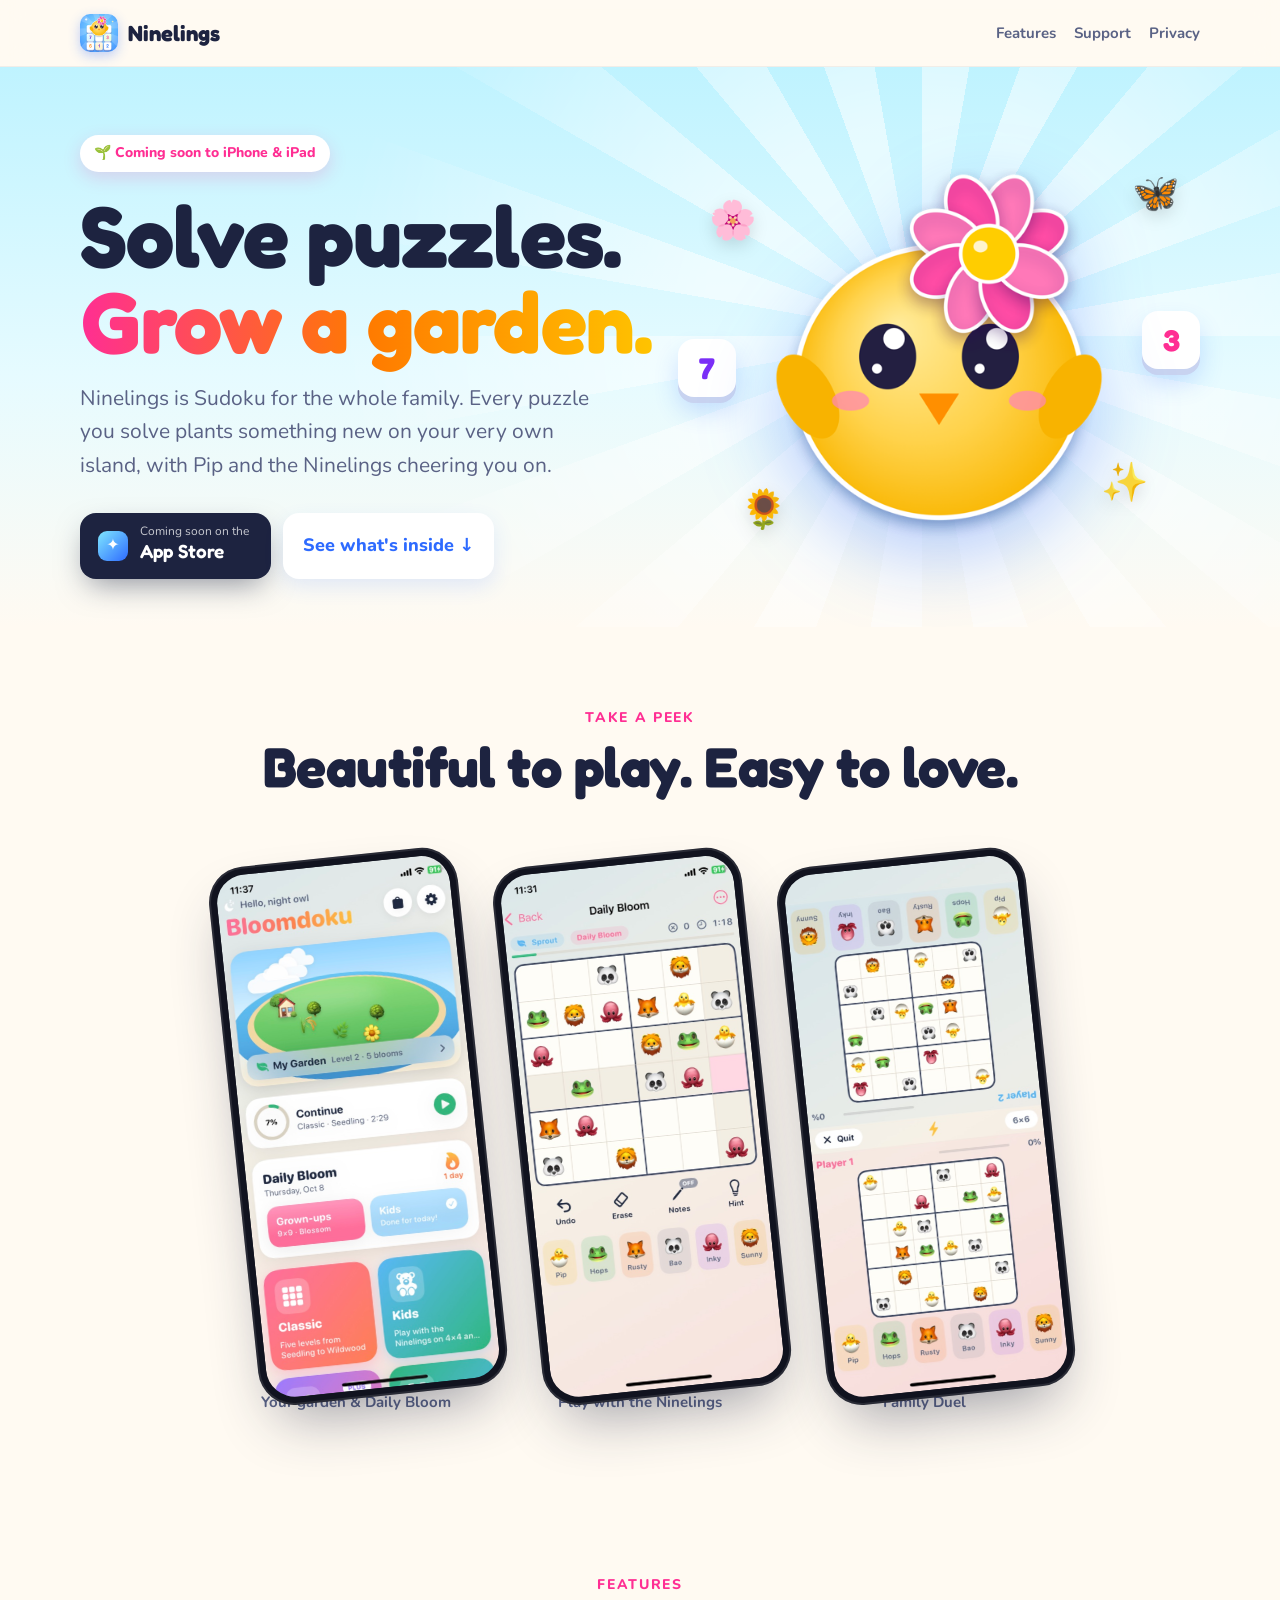
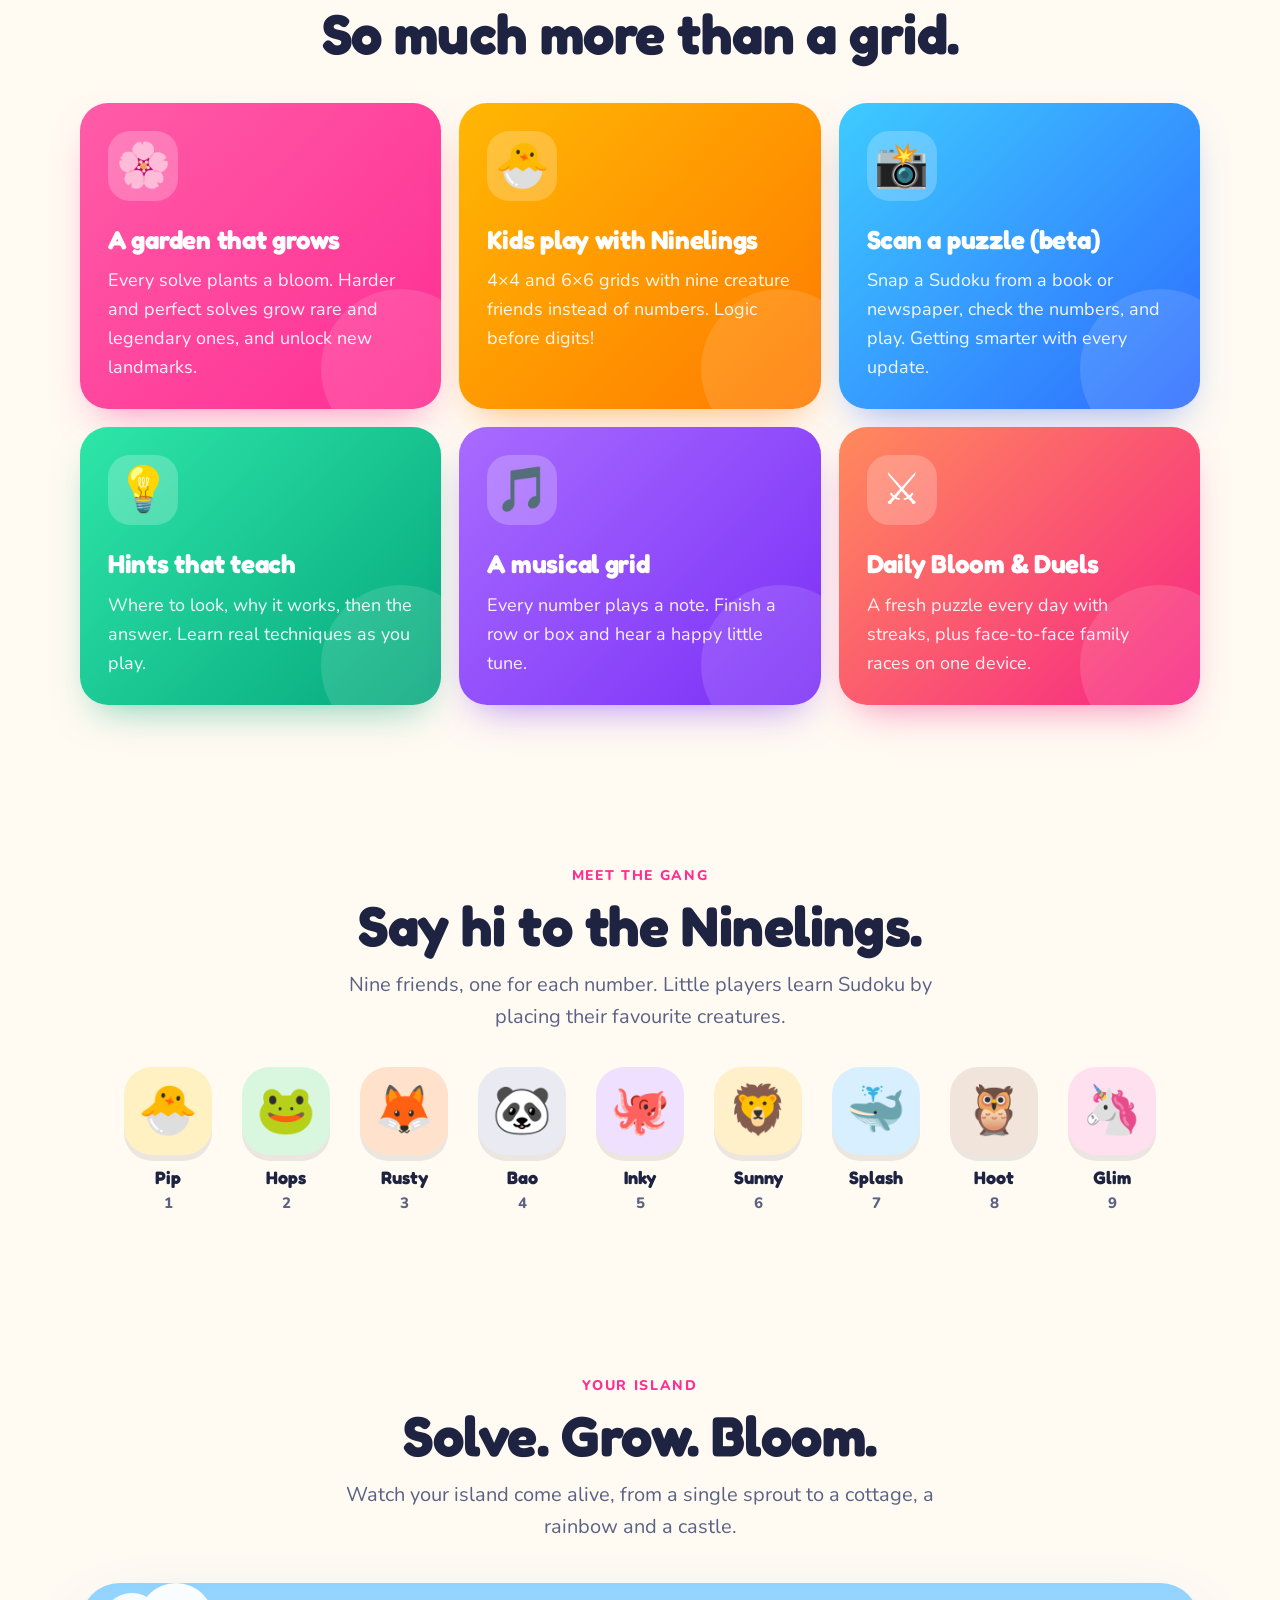
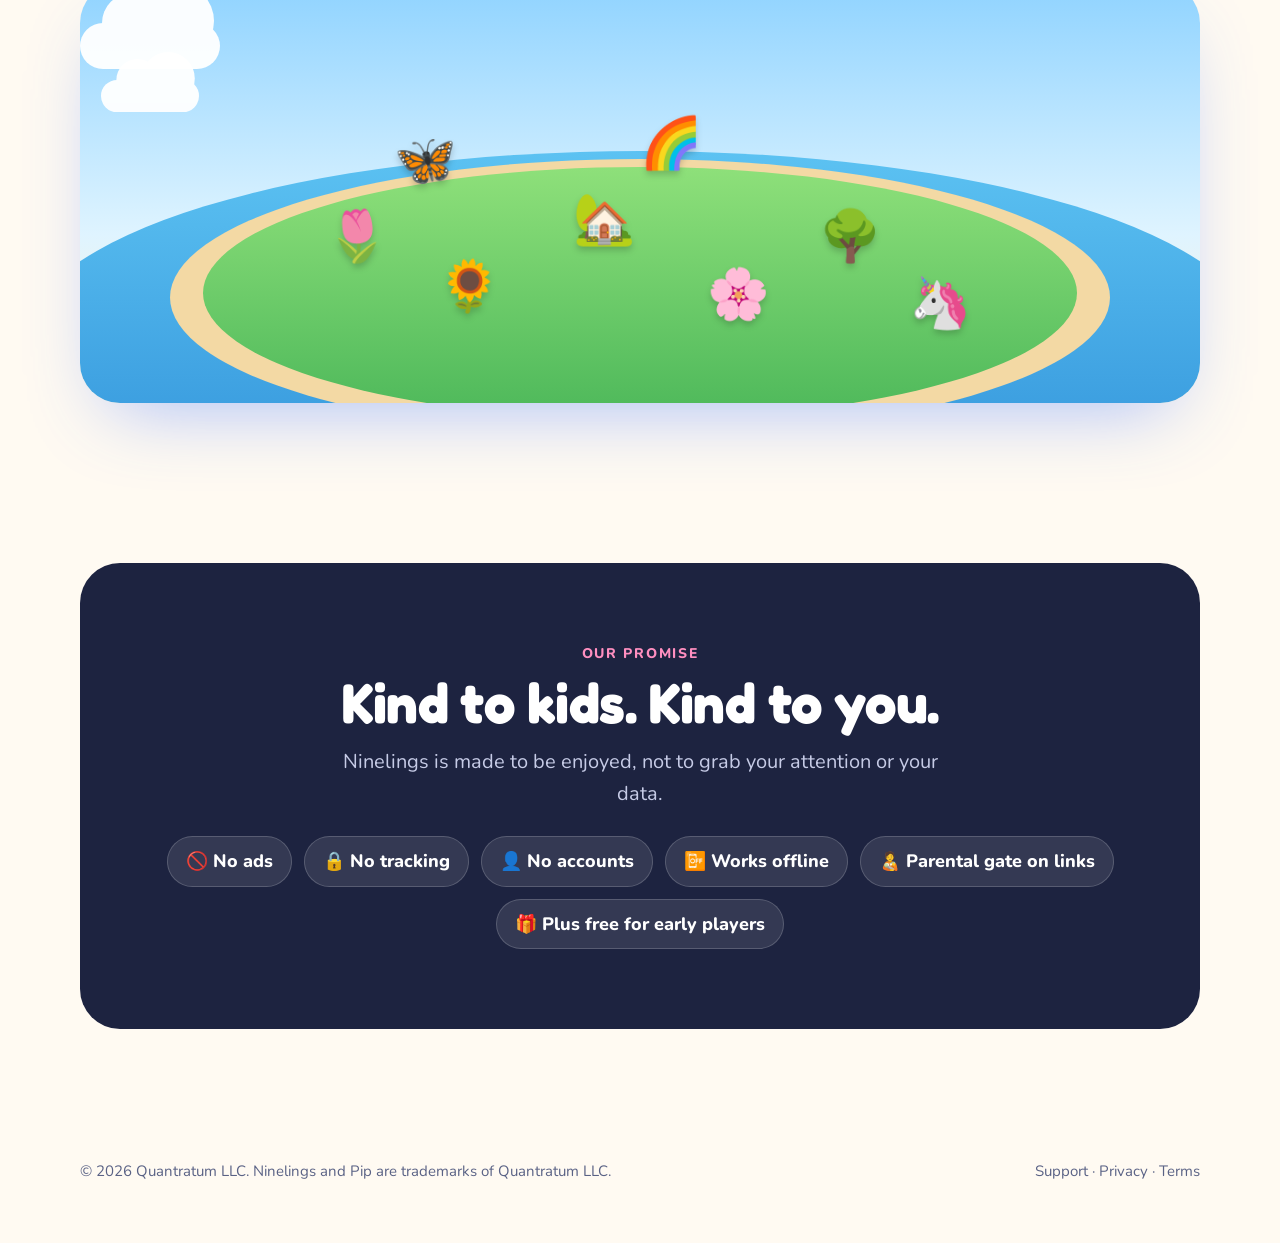
==== commit 7e5b46a7: "Rename Bloomdoku to Ninelings: Family Sudoku Product pages move to /ninelings/; /bloomdoku/ pages re" ====
--- a/bloomdoku/index.html
+++ b/bloomdoku/index.html
@@ -1,88 +1,5 @@
-<!doctype html><html lang="en"><head><meta charset="utf-8"><meta name="viewport" content="width=device-width, initial-scale=1"><link rel="preconnect" href="https://fonts.googleapis.com"><link rel="preconnect" href="https://fonts.gstatic.com" crossorigin><link href="https://fonts.googleapis.com/css2?family=Fredoka:wght@500;600;700&family=Nunito:wght@400;600;700;800&display=swap" rel="stylesheet"><link rel="stylesheet" href="/bloomdoku/bloom.css?v=4"><link rel="icon" href="/bloomdoku/icon.png"><link rel="apple-touch-icon" href="/bloomdoku/img/icon-512.png"><meta name="theme-color" content="#bff3ff"><title>Bloomdoku: Sudoku Garden</title>
-<meta name="description" content="Sudoku for kids and grown-ups. Solve puzzles, grow a garden. Starring Pip and the Ninelings. No ads, no tracking.">
-<meta property="og:title" content="Bloomdoku: Sudoku Garden"><meta property="og:description" content="Solve puzzles. Grow a garden."><meta property="og:image" content="https://quantratum.com/bloomdoku/img/icon-512.png"></head>
-<body><div class="bar"><div class="wrap"><a class="brand" href="/bloomdoku/"><img src="/bloomdoku/icon.png" alt="">Bloomdoku</a><nav><a href="/bloomdoku/#features">Features</a><a href="/bloomdoku/support.html">Support</a><a href="/bloomdoku/privacy.html">Privacy</a></nav></div></div>
-<header class="hero">
-  <div class="rays" aria-hidden="true"></div>
-  <div class="petals" aria-hidden="true"><i></i><i></i><i></i><i></i><i></i><i></i><i></i></div>
-  <div class="wrap">
-    <div>
-      <span class="badge">🌱 Coming soon to iPhone &amp; iPad</span>
-      <h1>Solve puzzles.<br><span class="grow">Grow a garden.</span></h1>
-      <p>Bloomdoku is Sudoku for the whole family. Every puzzle you solve plants something new on your very own island, with Pip and the Ninelings cheering you on.</p>
-      <div class="cta">
-        <span class="store"><span class="dot">✦</span><span><small>Coming soon on the</small><strong>App Store</strong></span></span>
-        <a class="pill" href="#features">See what's inside ↓</a>
-      </div>
-    </div>
-    <div class="pip-stage" aria-hidden="true">
-      <span class="float f1">🌸</span><span class="float f2">🦋</span><span class="float f3">🌻</span><span class="float f4">✨</span>
-      <span class="tile t1">7</span><span class="tile t2">3</span>
-      <img class="pip" src="/bloomdoku/img/pip.png" alt="Pip, the Bloomdoku mascot">
-    </div>
-  </div>
-</header>
-
-<section class="wrap center">
-  <div class="eyebrow reveal">Take a peek</div>
-  <h2 class="reveal">Beautiful to play. Easy to love.</h2>
-  <div class="phones reveal">
-    <div><div class="phone"><img src="/bloomdoku/img/real-home.jpg" alt="Bloomdoku home screen with your garden and the Daily Bloom"></div><div class="caption">Your garden &amp; Daily Bloom</div></div>
-    <div><div class="phone"><img src="/bloomdoku/img/real-kids.jpg" alt="A kids puzzle played with the Ninelings creatures"></div><div class="caption">Play with the Ninelings</div></div>
-    <div><div class="phone"><img src="/bloomdoku/img/real-duel.jpg" alt="Family Duel: two players racing face-to-face on one device"></div><div class="caption">Family Duel</div></div>
-  </div>
-</section>
-
-<section id="features" class="wrap">
-  <div class="center"><div class="eyebrow reveal">Features</div><h2 class="reveal">So much more than a grid.</h2></div>
-  <div class="features">
-    <div class="feat c1 reveal"><span class="em">🌸</span><h3>A garden that grows</h3><p>Every solve plants a bloom. Harder and perfect solves grow rare and legendary ones, and unlock new landmarks.</p></div>
-    <div class="feat c2 reveal"><span class="em">🐣</span><h3>Kids play with Ninelings</h3><p>4×4 and 6×6 grids with nine creature friends instead of numbers. Logic before digits!</p></div>
-    <div class="feat c3 reveal"><span class="em">📸</span><h3>Scan a puzzle (beta)</h3><p>Snap a Sudoku from a book or newspaper, check the numbers, and play. Getting smarter with every update.</p></div>
-    <div class="feat c4 reveal"><span class="em">💡</span><h3>Hints that teach</h3><p>Where to look, why it works, then the answer. Learn real techniques as you play.</p></div>
-    <div class="feat c5 reveal"><span class="em">🎵</span><h3>A musical grid</h3><p>Every number plays a note. Finish a row or box and hear a happy little tune.</p></div>
-    <div class="feat c6 reveal"><span class="em">⚔️</span><h3>Daily Bloom &amp; Duels</h3><p>A fresh puzzle every day with streaks, plus face-to-face family races on one device.</p></div>
-  </div>
-</section>
-
-<section class="wrap center">
-  <div class="eyebrow reveal">Meet the gang</div>
-  <h2 class="reveal">Say hi to the Ninelings.</h2>
-  <p class="lead reveal">Nine friends, one for each number. Little players learn Sudoku by placing their favourite creatures.</p>
-  <div class="ninelings reveal">
-    <div class="nl" style="--c:#fff1c2"><span>🐣</span><b>Pip</b>1</div>
-    <div class="nl" style="--c:#d9f7df"><span>🐸</span><b>Hops</b>2</div>
-    <div class="nl" style="--c:#ffe1cc"><span>🦊</span><b>Rusty</b>3</div>
-    <div class="nl" style="--c:#e9eaf2"><span>🐼</span><b>Bao</b>4</div>
-    <div class="nl" style="--c:#efe0ff"><span>🐙</span><b>Inky</b>5</div>
-    <div class="nl" style="--c:#fff0c9"><span>🦁</span><b>Sunny</b>6</div>
-    <div class="nl" style="--c:#d8efff"><span>🐳</span><b>Splash</b>7</div>
-    <div class="nl" style="--c:#f1e4da"><span>🦉</span><b>Hoot</b>8</div>
-    <div class="nl" style="--c:#ffe0ef"><span>🦄</span><b>Glim</b>9</div>
-  </div>
-</section>
-
-<section class="wrap center">
-  <div class="eyebrow reveal">Your island</div>
-  <h2 class="reveal">Solve. Grow. Bloom.</h2>
-  <p class="lead reveal">Watch your island come alive, from a single sprout to a cottage, a rainbow and a castle.</p>
-  <div class="garden reveal" aria-hidden="true">
-    <div class="cloud" style="top:40px"></div><div class="cloud" style="top:90px;animation-delay:-18s;transform:scale(.7)"></div>
-    <div class="water"></div><div class="sand"></div><div class="grass"></div>
-    <span class="b" style="left:22%;bottom:30%">🌷</span><span class="b" style="left:32%;bottom:18%;animation-delay:-1s">🌻</span>
-    <span class="b" style="left:44%;bottom:34%;animation-delay:-2s">🏡</span><span class="b" style="left:56%;bottom:16%;animation-delay:-.5s">🌸</span>
-    <span class="b" style="left:66%;bottom:30%;animation-delay:-1.5s">🌳</span><span class="b" style="left:74%;bottom:14%;animation-delay:-2.5s">🦄</span>
-    <span class="b" style="left:50%;bottom:52%;animation-delay:-1.2s">🌈</span><span class="b" style="left:28%;bottom:48%;animation-delay:-.8s">🦋</span>
-  </div>
-</section>
-
-<section class="wrap">
-  <div class="promise reveal">
-    <div class="eyebrow" style="color:#ff8fc0">Our promise</div>
-    <h2>Kind to kids. Kind to you.</h2>
-    <p class="lead">Bloomdoku is made to be enjoyed, not to grab your attention or your data.</p>
-    <div class="chips"><span>🚫 No ads</span><span>🔒 No tracking</span><span>👤 No accounts</span><span>📴 Works offline</span><span>🧑‍🍼 Parental gate on links</span><span>🎁 Plus free for early players</span></div>
-  </div>
-</section>
-<footer class="wrap"><span>© 2026 <a href="/">Quantratum LLC</a>. Bloomdoku, Pip and the Ninelings are trademarks of Quantratum LLC.</span><span><a href="/bloomdoku/support.html">Support</a> · <a href="/bloomdoku/privacy.html">Privacy</a> · <a href="/legal.html">Terms</a></span></footer><script src="/assets/q.js?v=4"></script>
-</body></html>
+<!doctype html><html lang="en"><head><meta charset="utf-8"><title>Ninelings</title>
+<meta name="robots" content="noindex"><link rel="canonical" href="https://quantratum.com/ninelings/">
+<meta http-equiv="refresh" content="0; url=/ninelings/">
+<script>location.replace("/ninelings/" + location.hash)</script></head>
+<body><p>Bloomdoku is now <a href="/ninelings/">Ninelings</a>.</p></body></html>
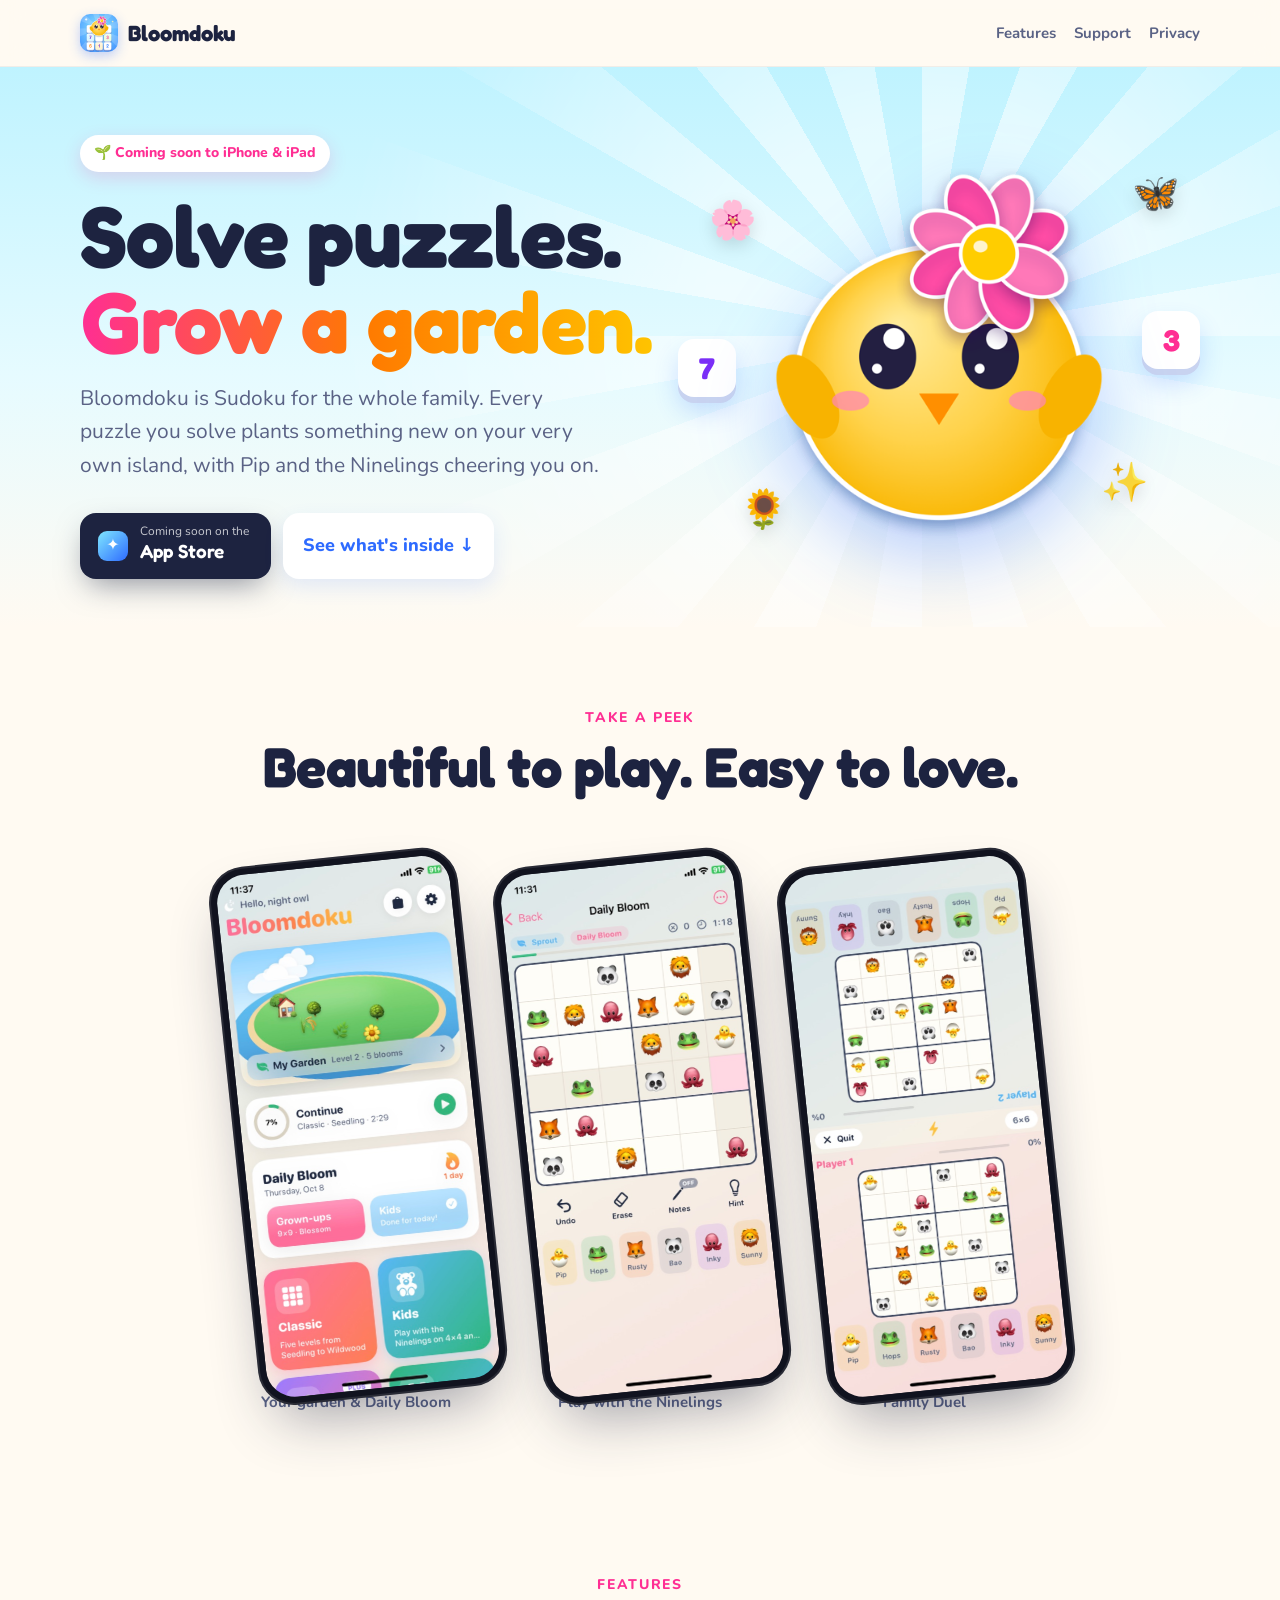
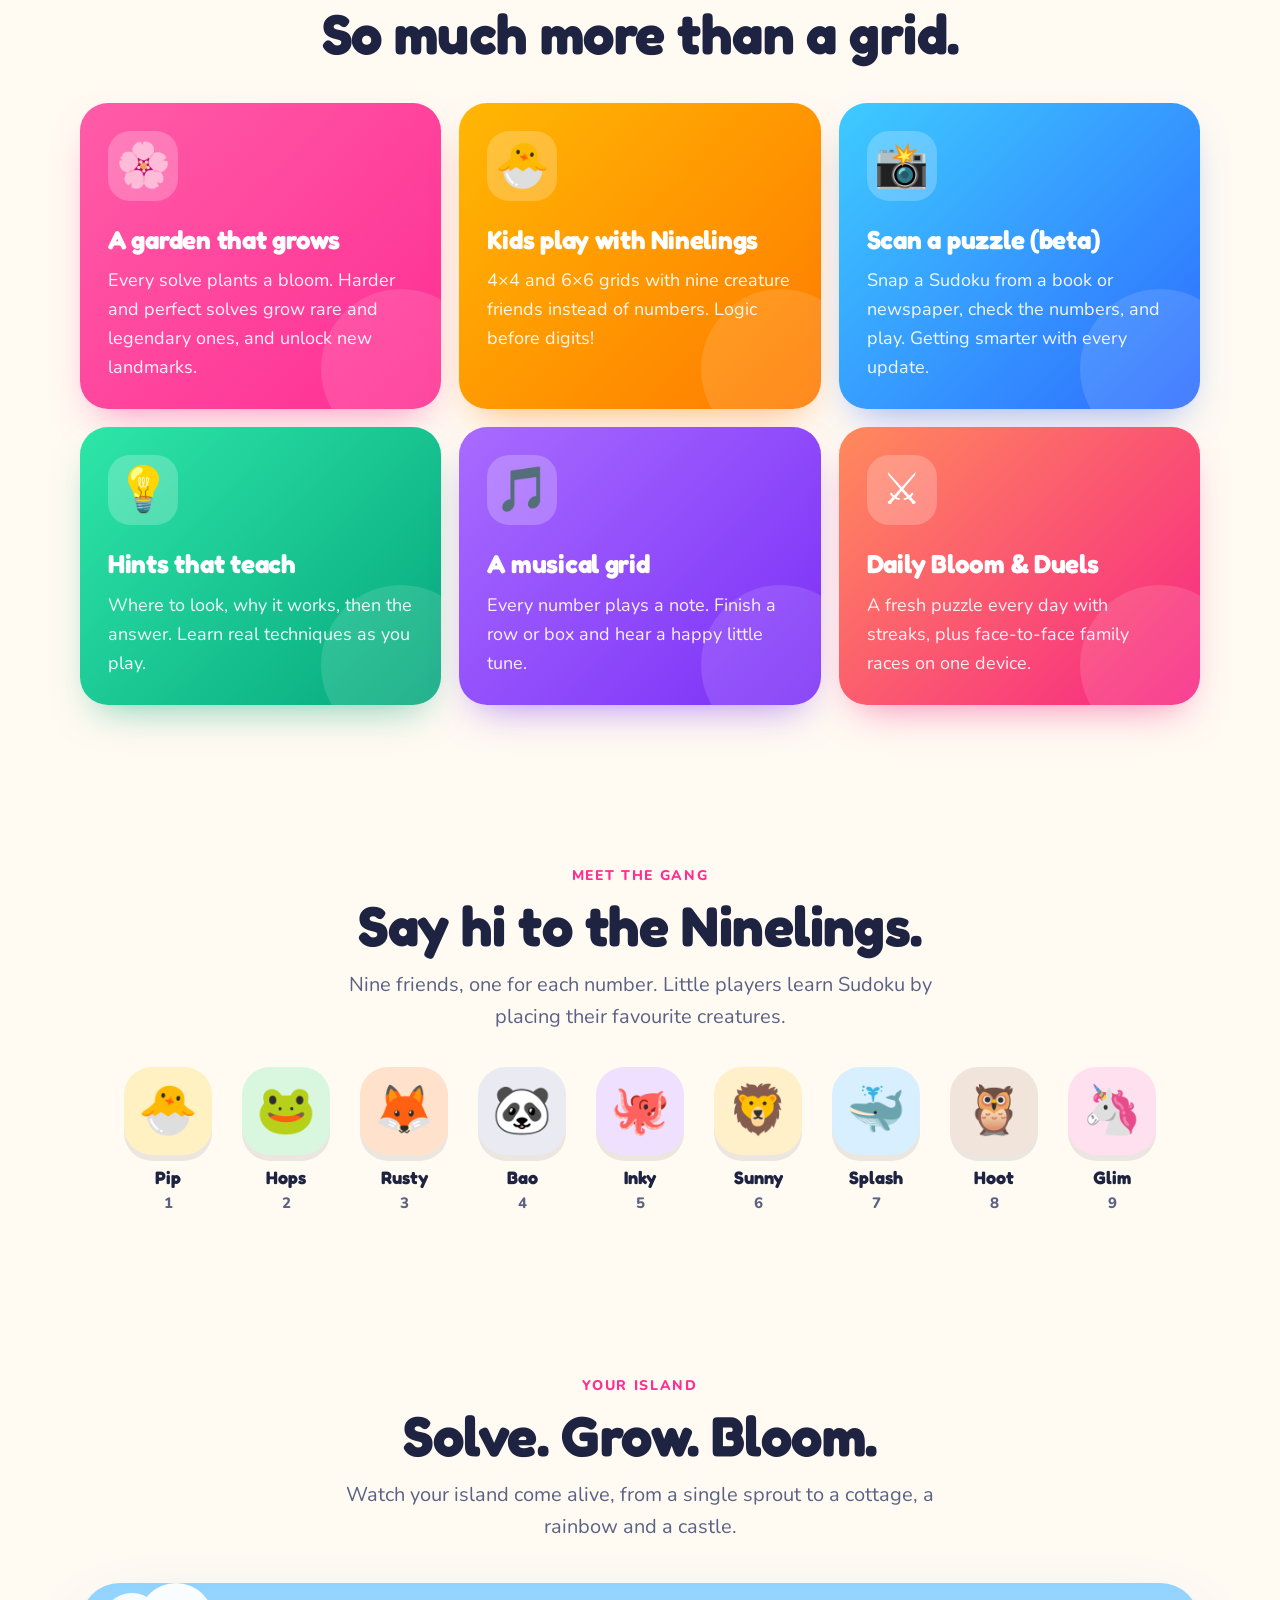
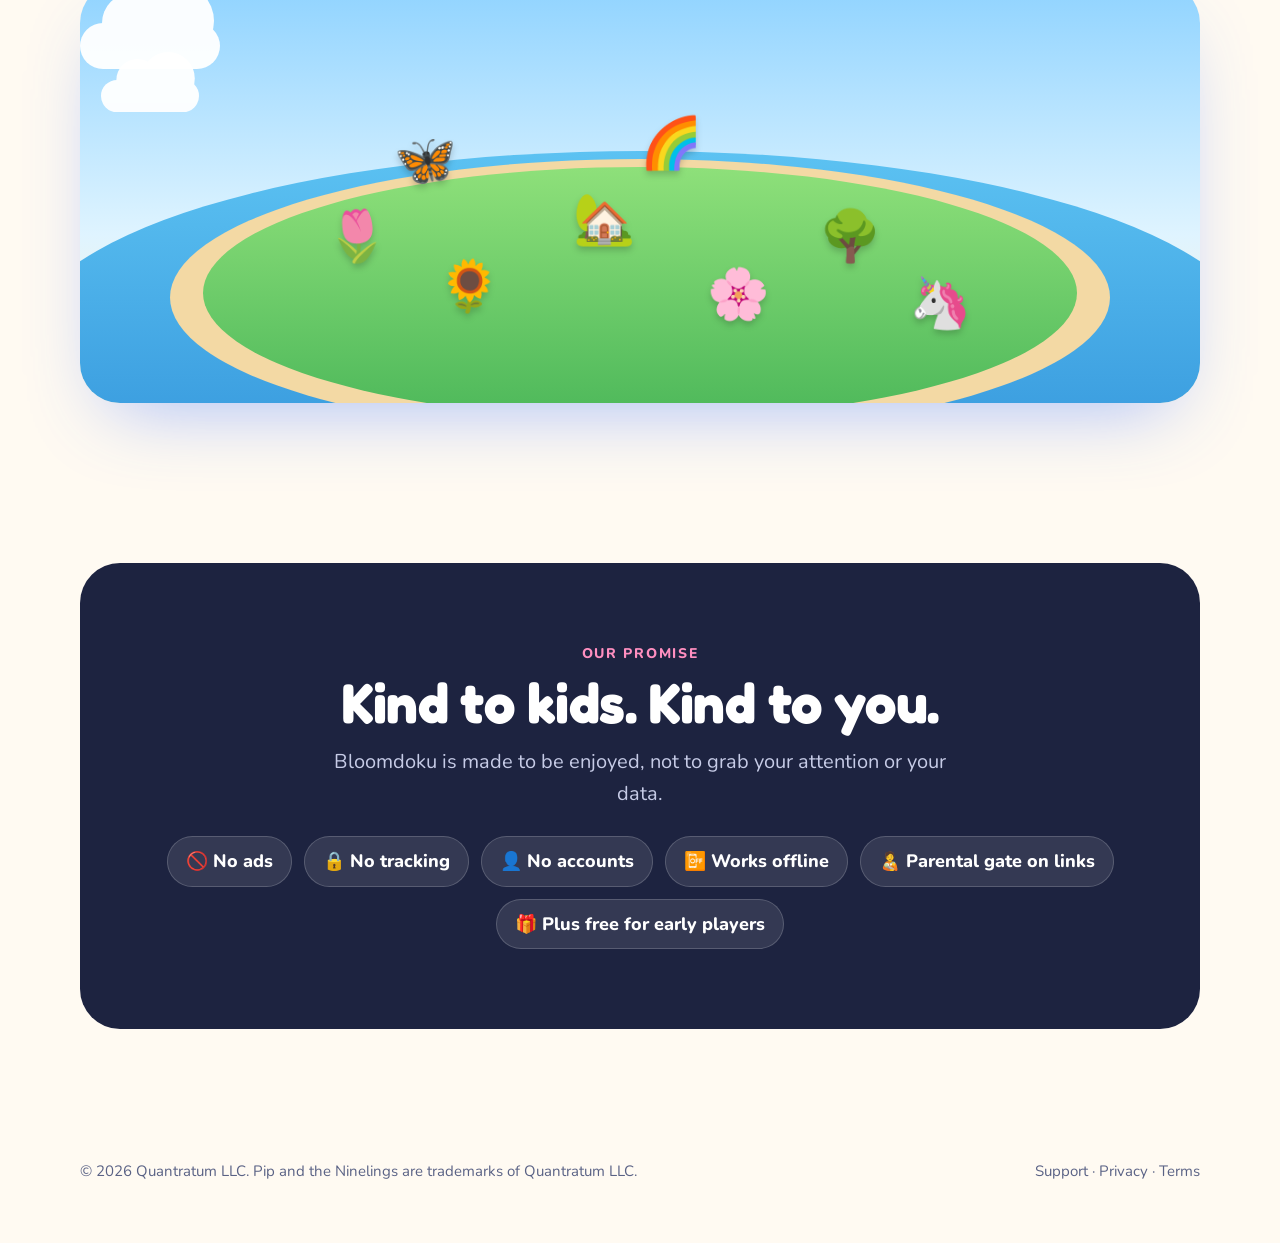
==== commit 76c0c9c0: "Drop the Bloomdoku trademark claim (other apps used the name first) Co-Authored-By: Claude Opus 5.5 " ====
--- a/bloomdoku/index.html
+++ b/bloomdoku/index.html
@@ -1,5 +1,88 @@
-<!doctype html><html lang="en"><head><meta charset="utf-8"><title>Ninelings</title>
-<meta name="robots" content="noindex"><link rel="canonical" href="https://quantratum.com/ninelings/">
-<meta http-equiv="refresh" content="0; url=/ninelings/">
-<script>location.replace("/ninelings/" + location.hash)</script></head>
-<body><p>Bloomdoku is now <a href="/ninelings/">Ninelings</a>.</p></body></html>
+<!doctype html><html lang="en"><head><meta charset="utf-8"><meta name="viewport" content="width=device-width, initial-scale=1"><link rel="preconnect" href="https://fonts.googleapis.com"><link rel="preconnect" href="https://fonts.gstatic.com" crossorigin><link href="https://fonts.googleapis.com/css2?family=Fredoka:wght@500;600;700&family=Nunito:wght@400;600;700;800&display=swap" rel="stylesheet"><link rel="stylesheet" href="/bloomdoku/bloom.css?v=4"><link rel="icon" href="/bloomdoku/icon.png"><link rel="apple-touch-icon" href="/bloomdoku/img/icon-512.png"><meta name="theme-color" content="#bff3ff"><title>Bloomdoku: Sudoku Garden</title>
+<meta name="description" content="Sudoku for kids and grown-ups. Solve puzzles, grow a garden. Starring Pip and the Ninelings. No ads, no tracking.">
+<meta property="og:title" content="Bloomdoku: Sudoku Garden"><meta property="og:description" content="Solve puzzles. Grow a garden."><meta property="og:image" content="https://quantratum.com/bloomdoku/img/icon-512.png"></head>
+<body><div class="bar"><div class="wrap"><a class="brand" href="/bloomdoku/"><img src="/bloomdoku/icon.png" alt="">Bloomdoku</a><nav><a href="/bloomdoku/#features">Features</a><a href="/bloomdoku/support.html">Support</a><a href="/bloomdoku/privacy.html">Privacy</a></nav></div></div>
+<header class="hero">
+  <div class="rays" aria-hidden="true"></div>
+  <div class="petals" aria-hidden="true"><i></i><i></i><i></i><i></i><i></i><i></i><i></i></div>
+  <div class="wrap">
+    <div>
+      <span class="badge">🌱 Coming soon to iPhone &amp; iPad</span>
+      <h1>Solve puzzles.<br><span class="grow">Grow a garden.</span></h1>
+      <p>Bloomdoku is Sudoku for the whole family. Every puzzle you solve plants something new on your very own island, with Pip and the Ninelings cheering you on.</p>
+      <div class="cta">
+        <span class="store"><span class="dot">✦</span><span><small>Coming soon on the</small><strong>App Store</strong></span></span>
+        <a class="pill" href="#features">See what's inside ↓</a>
+      </div>
+    </div>
+    <div class="pip-stage" aria-hidden="true">
+      <span class="float f1">🌸</span><span class="float f2">🦋</span><span class="float f3">🌻</span><span class="float f4">✨</span>
+      <span class="tile t1">7</span><span class="tile t2">3</span>
+      <img class="pip" src="/bloomdoku/img/pip.png" alt="Pip, the Bloomdoku mascot">
+    </div>
+  </div>
+</header>
+
+<section class="wrap center">
+  <div class="eyebrow reveal">Take a peek</div>
+  <h2 class="reveal">Beautiful to play. Easy to love.</h2>
+  <div class="phones reveal">
+    <div><div class="phone"><img src="/bloomdoku/img/real-home.jpg" alt="Bloomdoku home screen with your garden and the Daily Bloom"></div><div class="caption">Your garden &amp; Daily Bloom</div></div>
+    <div><div class="phone"><img src="/bloomdoku/img/real-kids.jpg" alt="A kids puzzle played with the Ninelings creatures"></div><div class="caption">Play with the Ninelings</div></div>
+    <div><div class="phone"><img src="/bloomdoku/img/real-duel.jpg" alt="Family Duel: two players racing face-to-face on one device"></div><div class="caption">Family Duel</div></div>
+  </div>
+</section>
+
+<section id="features" class="wrap">
+  <div class="center"><div class="eyebrow reveal">Features</div><h2 class="reveal">So much more than a grid.</h2></div>
+  <div class="features">
+    <div class="feat c1 reveal"><span class="em">🌸</span><h3>A garden that grows</h3><p>Every solve plants a bloom. Harder and perfect solves grow rare and legendary ones, and unlock new landmarks.</p></div>
+    <div class="feat c2 reveal"><span class="em">🐣</span><h3>Kids play with Ninelings</h3><p>4×4 and 6×6 grids with nine creature friends instead of numbers. Logic before digits!</p></div>
+    <div class="feat c3 reveal"><span class="em">📸</span><h3>Scan a puzzle (beta)</h3><p>Snap a Sudoku from a book or newspaper, check the numbers, and play. Getting smarter with every update.</p></div>
+    <div class="feat c4 reveal"><span class="em">💡</span><h3>Hints that teach</h3><p>Where to look, why it works, then the answer. Learn real techniques as you play.</p></div>
+    <div class="feat c5 reveal"><span class="em">🎵</span><h3>A musical grid</h3><p>Every number plays a note. Finish a row or box and hear a happy little tune.</p></div>
+    <div class="feat c6 reveal"><span class="em">⚔️</span><h3>Daily Bloom &amp; Duels</h3><p>A fresh puzzle every day with streaks, plus face-to-face family races on one device.</p></div>
+  </div>
+</section>
+
+<section class="wrap center">
+  <div class="eyebrow reveal">Meet the gang</div>
+  <h2 class="reveal">Say hi to the Ninelings.</h2>
+  <p class="lead reveal">Nine friends, one for each number. Little players learn Sudoku by placing their favourite creatures.</p>
+  <div class="ninelings reveal">
+    <div class="nl" style="--c:#fff1c2"><span>🐣</span><b>Pip</b>1</div>
+    <div class="nl" style="--c:#d9f7df"><span>🐸</span><b>Hops</b>2</div>
+    <div class="nl" style="--c:#ffe1cc"><span>🦊</span><b>Rusty</b>3</div>
+    <div class="nl" style="--c:#e9eaf2"><span>🐼</span><b>Bao</b>4</div>
+    <div class="nl" style="--c:#efe0ff"><span>🐙</span><b>Inky</b>5</div>
+    <div class="nl" style="--c:#fff0c9"><span>🦁</span><b>Sunny</b>6</div>
+    <div class="nl" style="--c:#d8efff"><span>🐳</span><b>Splash</b>7</div>
+    <div class="nl" style="--c:#f1e4da"><span>🦉</span><b>Hoot</b>8</div>
+    <div class="nl" style="--c:#ffe0ef"><span>🦄</span><b>Glim</b>9</div>
+  </div>
+</section>
+
+<section class="wrap center">
+  <div class="eyebrow reveal">Your island</div>
+  <h2 class="reveal">Solve. Grow. Bloom.</h2>
+  <p class="lead reveal">Watch your island come alive, from a single sprout to a cottage, a rainbow and a castle.</p>
+  <div class="garden reveal" aria-hidden="true">
+    <div class="cloud" style="top:40px"></div><div class="cloud" style="top:90px;animation-delay:-18s;transform:scale(.7)"></div>
+    <div class="water"></div><div class="sand"></div><div class="grass"></div>
+    <span class="b" style="left:22%;bottom:30%">🌷</span><span class="b" style="left:32%;bottom:18%;animation-delay:-1s">🌻</span>
+    <span class="b" style="left:44%;bottom:34%;animation-delay:-2s">🏡</span><span class="b" style="left:56%;bottom:16%;animation-delay:-.5s">🌸</span>
+    <span class="b" style="left:66%;bottom:30%;animation-delay:-1.5s">🌳</span><span class="b" style="left:74%;bottom:14%;animation-delay:-2.5s">🦄</span>
+    <span class="b" style="left:50%;bottom:52%;animation-delay:-1.2s">🌈</span><span class="b" style="left:28%;bottom:48%;animation-delay:-.8s">🦋</span>
+  </div>
+</section>
+
+<section class="wrap">
+  <div class="promise reveal">
+    <div class="eyebrow" style="color:#ff8fc0">Our promise</div>
+    <h2>Kind to kids. Kind to you.</h2>
+    <p class="lead">Bloomdoku is made to be enjoyed, not to grab your attention or your data.</p>
+    <div class="chips"><span>🚫 No ads</span><span>🔒 No tracking</span><span>👤 No accounts</span><span>📴 Works offline</span><span>🧑‍🍼 Parental gate on links</span><span>🎁 Plus free for early players</span></div>
+  </div>
+</section>
+<footer class="wrap"><span>© 2026 <a href="/">Quantratum LLC</a>. Pip and the Ninelings are trademarks of Quantratum LLC.</span><span><a href="/bloomdoku/support.html">Support</a> · <a href="/bloomdoku/privacy.html">Privacy</a> · <a href="/legal.html">Terms</a></span></footer><script src="/assets/q.js?v=4"></script>
+</body></html>
--- a/bloomdoku/bloom.css
+++ b/bloomdoku/bloom.css
@@ -0,0 +1,172 @@
+/* Bloomdoku — playful product site */
+:root {
+  --ink: #1d2340; --soft: #5a6285; --cream: #fffaf2; --sky: #2e6bff; --sky2: #7fe7ff;
+  --pink: #ff2e93; --sun: #ffc300; --leaf: #06d6a0; --violet: #7b2ff7; --orange: #ff7a00;
+}
+* { box-sizing: border-box; }
+html { scroll-behavior: smooth; }
+body { margin: 0; background: var(--cream); color: var(--ink); overflow-x: hidden;
+  font: 18px/1.6 "Nunito", ui-rounded, system-ui, sans-serif; -webkit-font-smoothing: antialiased; }
+h1, h2, h3, .fun { font-family: "Fredoka", ui-rounded, sans-serif; letter-spacing: -0.01em; }
+a { color: inherit; }
+.wrap { width: min(1120px, 100% - 32px); margin: 0 auto; }
+
+/* Top bar */
+.bar { position: sticky; top: 0; z-index: 20; background: rgba(255,250,242,.8); backdrop-filter: blur(12px); -webkit-backdrop-filter: blur(12px); border-bottom: 1px solid rgba(29,35,64,.06); }
+.bar .wrap { display: flex; align-items: center; gap: 16px; height: 66px; }
+.brand { display: flex; align-items: center; gap: 10px; text-decoration: none; font: 700 22px "Fredoka", sans-serif; }
+.brand img { width: 38px; height: 38px; border-radius: 10px; box-shadow: 0 4px 12px rgba(46,107,255,.3); }
+.bar nav { margin-left: auto; display: flex; gap: 18px; font-weight: 700; font-size: 15px; }
+.bar nav a { text-decoration: none; color: var(--soft); }
+.bar nav a:hover { color: var(--pink); }
+
+/* Hero */
+.hero { position: relative; overflow: hidden; padding: 60px 0 40px;
+  background: linear-gradient(180deg, #bff3ff 0%, #e6fbff 55%, var(--cream) 100%); }
+.hero .wrap { display: grid; grid-template-columns: 1.05fr .95fr; align-items: center; gap: 20px; position: relative; z-index: 2; }
+.rays { position: absolute; left: 72%; top: 48%; width: 1400px; height: 1400px; transform: translate(-50%, -50%); z-index: 0;
+  background: repeating-conic-gradient(from 0deg, rgba(255,255,255,.55) 0 10deg, transparent 10deg 20deg);
+  mask-image: radial-gradient(circle, #000 0 22%, transparent 60%); -webkit-mask-image: radial-gradient(circle, #000 0 22%, transparent 60%);
+  animation: rays 60s linear infinite; }
+@keyframes rays { to { transform: translate(-50%, -50%) rotate(360deg); } }
+.badge { display: inline-flex; align-items: center; gap: 8px; background: #fff; color: var(--pink); font-weight: 800; font-size: 14px;
+  padding: 7px 14px; border-radius: 99px; box-shadow: 0 6px 18px rgba(255,46,147,.18); }
+.hero h1 { font-size: clamp(44px, 7.4vw, 86px); line-height: 1; margin: 20px 0 18px; font-weight: 700; }
+.hero h1 .grow { background: linear-gradient(90deg, var(--pink), var(--orange), var(--sun)); -webkit-background-clip: text; background-clip: text; color: transparent; }
+.hero p { font-size: clamp(18px, 2.2vw, 21px); color: var(--soft); max-width: 520px; margin: 0; }
+.cta { display: flex; flex-wrap: wrap; gap: 12px; margin-top: 30px; }
+.store { display: inline-flex; align-items: center; gap: 12px; background: var(--ink); color: #fff; text-decoration: none;
+  padding: 12px 22px 12px 18px; border-radius: 16px; box-shadow: 0 12px 30px -8px rgba(29,35,64,.5); }
+.store small { display: block; font-size: 12px; opacity: .75; line-height: 1.1; }
+.store strong { font: 600 19px "Fredoka", sans-serif; line-height: 1.1; }
+.store .dot { width: 30px; height: 30px; border-radius: 9px; background: linear-gradient(135deg, var(--sky2), var(--sky)); display: grid; place-items: center; font-size: 16px; }
+.pill { display: inline-flex; align-items: center; padding: 12px 20px; border-radius: 16px; background: #fff; text-decoration: none; font-weight: 800; color: var(--sky); box-shadow: 0 8px 20px rgba(46,107,255,.12); }
+.pip-stage { position: relative; display: grid; place-items: center; min-height: 460px; }
+.pip { width: min(420px, 90%); filter: drop-shadow(0 30px 40px rgba(46,107,255,.35)); animation: bob 3.2s ease-in-out infinite; }
+@keyframes bob { 50% { transform: translateY(-16px) rotate(-2deg); } }
+.float { position: absolute; font-size: 38px; animation: bob 4s ease-in-out infinite; filter: drop-shadow(0 6px 8px rgba(0,0,0,.12)); }
+.float.f1 { left: 6%; top: 14%; animation-delay: -1s; } .float.f2 { right: 4%; top: 8%; animation-delay: -2s; }
+.float.f3 { left: 12%; bottom: 10%; animation-delay: -.5s; } .float.f4 { right: 10%; bottom: 16%; animation-delay: -3s; }
+.tile { position: absolute; width: 58px; height: 58px; border-radius: 16px; background: #fff; display: grid; place-items: center;
+  font: 700 30px "Fredoka", sans-serif; box-shadow: 0 6px 0 #c8d3f0, 0 14px 24px rgba(46,107,255,.2); animation: bob 5s ease-in-out infinite; }
+.tile.t1 { left: 0; top: 46%; color: var(--violet); animation-delay: -2s; } .tile.t2 { right: 0; top: 40%; color: var(--pink); animation-delay: -1s; }
+
+/* Petals */
+.petals { position: absolute; inset: 0; pointer-events: none; z-index: 1; overflow: hidden; }
+.petals i { position: absolute; top: -40px; width: 16px; height: 11px; border-radius: 60% 0; background: #ff8fc0; opacity: .85; animation: fall linear infinite; }
+.petals i:nth-child(odd) { background: #ffd166; }
+.petals i:nth-child(1) { left: 8%; animation-duration: 13s; } .petals i:nth-child(2) { left: 22%; animation-duration: 17s; animation-delay: -6s; }
+.petals i:nth-child(3) { left: 38%; animation-duration: 15s; animation-delay: -3s; } .petals i:nth-child(4) { left: 55%; animation-duration: 19s; animation-delay: -9s; }
+.petals i:nth-child(5) { left: 70%; animation-duration: 14s; animation-delay: -2s; } .petals i:nth-child(6) { left: 86%; animation-duration: 18s; animation-delay: -11s; }
+.petals i:nth-child(7) { left: 94%; animation-duration: 16s; animation-delay: -5s; }
+@keyframes fall { to { transform: translate(-120px, 110vh) rotate(720deg); } }
+
+/* Sections */
+section { padding: 80px 0; }
+.eyebrow { color: var(--pink); font-weight: 800; text-transform: uppercase; letter-spacing: .12em; font-size: 14px; }
+h2 { font-size: clamp(34px, 5vw, 56px); line-height: 1.05; margin: 8px 0 14px; }
+.lead { color: var(--soft); font-size: 20px; max-width: 640px; }
+.center { text-align: center; } .center .lead { margin: 0 auto; }
+
+/* Phones */
+.phones { display: flex; justify-content: center; align-items: flex-end; gap: clamp(10px, 3vw, 34px); margin-top: 40px; }
+.phone { width: clamp(140px, 24vw, 250px); aspect-ratio: 1125/2436; padding: 8px; border-radius: 36px; background: #11131f;
+  box-shadow: 0 30px 60px -20px rgba(29,35,64,.45), inset 0 0 0 2px rgba(255,255,255,.1); transition: transform .5s cubic-bezier(.2,.8,.2,1); }
+.phone img { width: 100%; height: 100%; object-fit: cover; border-radius: 29px; display: block; }
+.phone:nth-child(1) { transform: rotate(-6deg) translateY(20px); } .phone:nth-child(3) { transform: rotate(6deg) translateY(20px); }
+.phone:hover { transform: translateY(-10px) rotate(0); }
+.caption { text-align: center; font-weight: 700; color: var(--soft); margin-top: 12px; font-size: 15px; }
+
+/* Feature cards */
+.features { display: grid; grid-template-columns: repeat(3, 1fr); gap: 18px; margin-top: 40px; }
+.feat { border-radius: 28px; padding: 28px; color: #fff; position: relative; overflow: hidden; min-height: 230px;
+  box-shadow: 0 18px 40px -18px var(--shadow, rgba(0,0,0,.3)); transition: transform .3s; }
+.feat:hover { transform: translateY(-6px) rotate(-.5deg); }
+.feat .em { font-size: 44px; display: inline-grid; place-items: center; width: 70px; height: 70px; border-radius: 22px; background: rgba(255,255,255,.22); }
+.feat h3 { font-size: 26px; margin: 18px 0 6px; } .feat p { margin: 0; opacity: .92; }
+.feat::after { content: ""; position: absolute; right: -40px; bottom: -40px; width: 160px; height: 160px; border-radius: 50%; background: rgba(255,255,255,.12); }
+.c1 { background: linear-gradient(135deg, #ff5ca8, #ff2e93); --shadow: rgba(255,46,147,.6); }
+.c2 { background: linear-gradient(135deg, #ffb703, #ff7a00); --shadow: rgba(255,122,0,.6); }
+.c3 { background: linear-gradient(135deg, #3ecbff, #2e6bff); --shadow: rgba(46,107,255,.6); }
+.c4 { background: linear-gradient(135deg, #2ee6a8, #06a77d); --shadow: rgba(6,167,125,.6); }
+.c5 { background: linear-gradient(135deg, #a86bff, #7b2ff7); --shadow: rgba(123,47,247,.6); }
+.c6 { background: linear-gradient(135deg, #ff8a5c, #f72585); --shadow: rgba(247,37,133,.6); }
+
+/* Ninelings */
+.ninelings { display: flex; flex-wrap: wrap; justify-content: center; gap: 14px; margin-top: 34px; }
+.nl { width: 104px; text-align: center; font-weight: 800; color: var(--soft); font-size: 15px; }
+.nl span { display: grid; place-items: center; width: 88px; height: 88px; margin: 0 auto 8px; border-radius: 28px; font-size: 48px;
+  background: var(--c); box-shadow: 0 6px 0 rgba(0,0,0,.08); transition: transform .25s cubic-bezier(.3,1.6,.5,1); }
+.nl:hover span { transform: translateY(-10px) rotate(-6deg) scale(1.08); }
+.nl b { display: block; color: var(--ink); font-family: "Fredoka", sans-serif; font-size: 18px; }
+
+/* Garden scene */
+.garden { border-radius: 40px; overflow: hidden; position: relative; height: 420px; margin-top: 40px;
+  background: linear-gradient(180deg, #8fd3ff 0%, #dff4ff 60%, #fff3d6 100%); box-shadow: 0 30px 80px -30px rgba(46,107,255,.45); }
+.garden .water { position: absolute; left: -5%; right: -5%; bottom: -30%; height: 90%; border-radius: 50%; background: linear-gradient(#5cc2f2, #2e8fd8); }
+.garden .sand { position: absolute; left: 8%; right: 8%; bottom: -8%; height: 66%; border-radius: 50%; background: #f3d9a4; }
+.garden .grass { position: absolute; left: 11%; right: 11%; bottom: -4%; height: 60%; border-radius: 50%; background: linear-gradient(#8ee07a, #4db85a); }
+.garden .b { position: absolute; font-size: clamp(30px, 5vw, 50px); transform-origin: bottom center; animation: sway 3s ease-in-out infinite; filter: drop-shadow(0 4px 3px rgba(0,0,0,.18)); }
+@keyframes sway { 50% { transform: rotate(6deg); } }
+.cloud { position: absolute; width: 140px; height: 46px; background: #fff; border-radius: 40px; opacity: .95; animation: drift 40s linear infinite; }
+.cloud::before, .cloud::after { content: ""; position: absolute; background: #fff; border-radius: 50%; }
+.cloud::before { width: 60px; height: 60px; left: 22px; top: -30px; } .cloud::after { width: 76px; height: 76px; left: 58px; top: -40px; }
+@keyframes drift { from { transform: translateX(-200px); } to { transform: translateX(1300px); } }
+
+/* Promise */
+.promise { background: var(--ink); color: #fff; border-radius: 40px; padding: clamp(40px, 7vw, 80px); text-align: center; position: relative; overflow: hidden; }
+.promise h2 { color: #fff; } .promise .lead { color: #c6cbe6; margin: 0 auto; }
+.chips { display: flex; justify-content: center; flex-wrap: wrap; gap: 12px; margin-top: 26px; }
+.chips span { background: rgba(255,255,255,.1); border: 1px solid rgba(255,255,255,.18); padding: 10px 18px; border-radius: 99px; font-weight: 800; }
+
+footer { padding: 50px 0 60px; color: var(--soft); font-size: 15px; display: flex; flex-wrap: wrap; justify-content: space-between; gap: 12px; }
+footer a { text-decoration: none; color: var(--soft); } footer a:hover { color: var(--pink); }
+
+/* Sub pages */
+.page-hero { background: linear-gradient(180deg, #bff3ff, var(--cream)); padding: 60px 0 30px; }
+.page-hero h1 { font-size: clamp(40px, 6vw, 64px); margin: 6px 0 6px; }
+.prose { max-width: 780px; padding-bottom: 40px; }
+.prose h2 { font-size: 28px; margin: 36px 0 8px; }
+.prose p, .prose li { color: var(--soft); }
+.prose a { color: var(--sky); font-weight: 700; }
+.note { background: #fff; border-radius: 24px; padding: 22px 24px; box-shadow: 0 10px 30px -18px rgba(29,35,64,.35); border: 2px solid #e8f7ff; }
+details { background: #fff; border-radius: 18px; padding: 16px 20px; margin: 10px 0; box-shadow: 0 6px 18px -12px rgba(29,35,64,.3); }
+summary { cursor: pointer; font: 600 19px "Fredoka", sans-serif; color: var(--ink); }
+details p { margin: 10px 0 2px; }
+.mailbtn { display: inline-flex; gap: 8px; align-items: center; margin-top: 10px; background: var(--pink); color: #fff !important; text-decoration: none; font-weight: 800; padding: 12px 20px; border-radius: 14px; box-shadow: 0 10px 24px -8px rgba(255,46,147,.6); }
+
+/* Reveal */
+.reveal { opacity: 0; transform: translateY(26px) scale(.98); transition: opacity .8s ease, transform .8s cubic-bezier(.2,.8,.2,1); }
+.reveal.in { opacity: 1; transform: none; }
+
+@media (max-width: 900px) {
+  .hero .wrap { grid-template-columns: 1fr; text-align: center; }
+  .hero p { margin: 0 auto; } .cta { justify-content: center; }
+  .pip-stage { min-height: 340px; }
+  .features { grid-template-columns: 1fr 1fr; }
+}
+@media (max-width: 600px) {
+  .features { grid-template-columns: 1fr; }
+  .bar nav { gap: 12px; font-size: 14px; }
+  .garden { height: 300px; }
+  .nl { width: 88px; } .nl span { width: 72px; height: 72px; font-size: 38px; border-radius: 22px; }
+}
+@media (prefers-reduced-motion: reduce) {
+  *, *::before, *::after { animation: none !important; transition: none !important; }
+  .reveal { opacity: 1; transform: none; }
+}
+@media (max-width: 420px) {
+  .bar nav { gap: 10px; font-size: 13.5px; }
+  .brand { font-size: 19px; } .brand img { width: 32px; height: 32px; }
+}
+html { overflow-x: clip; }
+@media (max-width: 440px) {
+  .bar .wrap { flex-wrap: wrap; height: auto; padding: 10px 0; row-gap: 6px; }
+  .bar nav { margin-left: 0; width: 100%; gap: 18px; font-size: 14px; }
+}
+@media (max-width: 600px) {
+  .phones { gap: 8px; }
+  .phone { width: 29vw; padding: 5px; border-radius: 22px; }
+  .phone img { border-radius: 18px; }
+  .caption { font-size: 12px; }
+}
